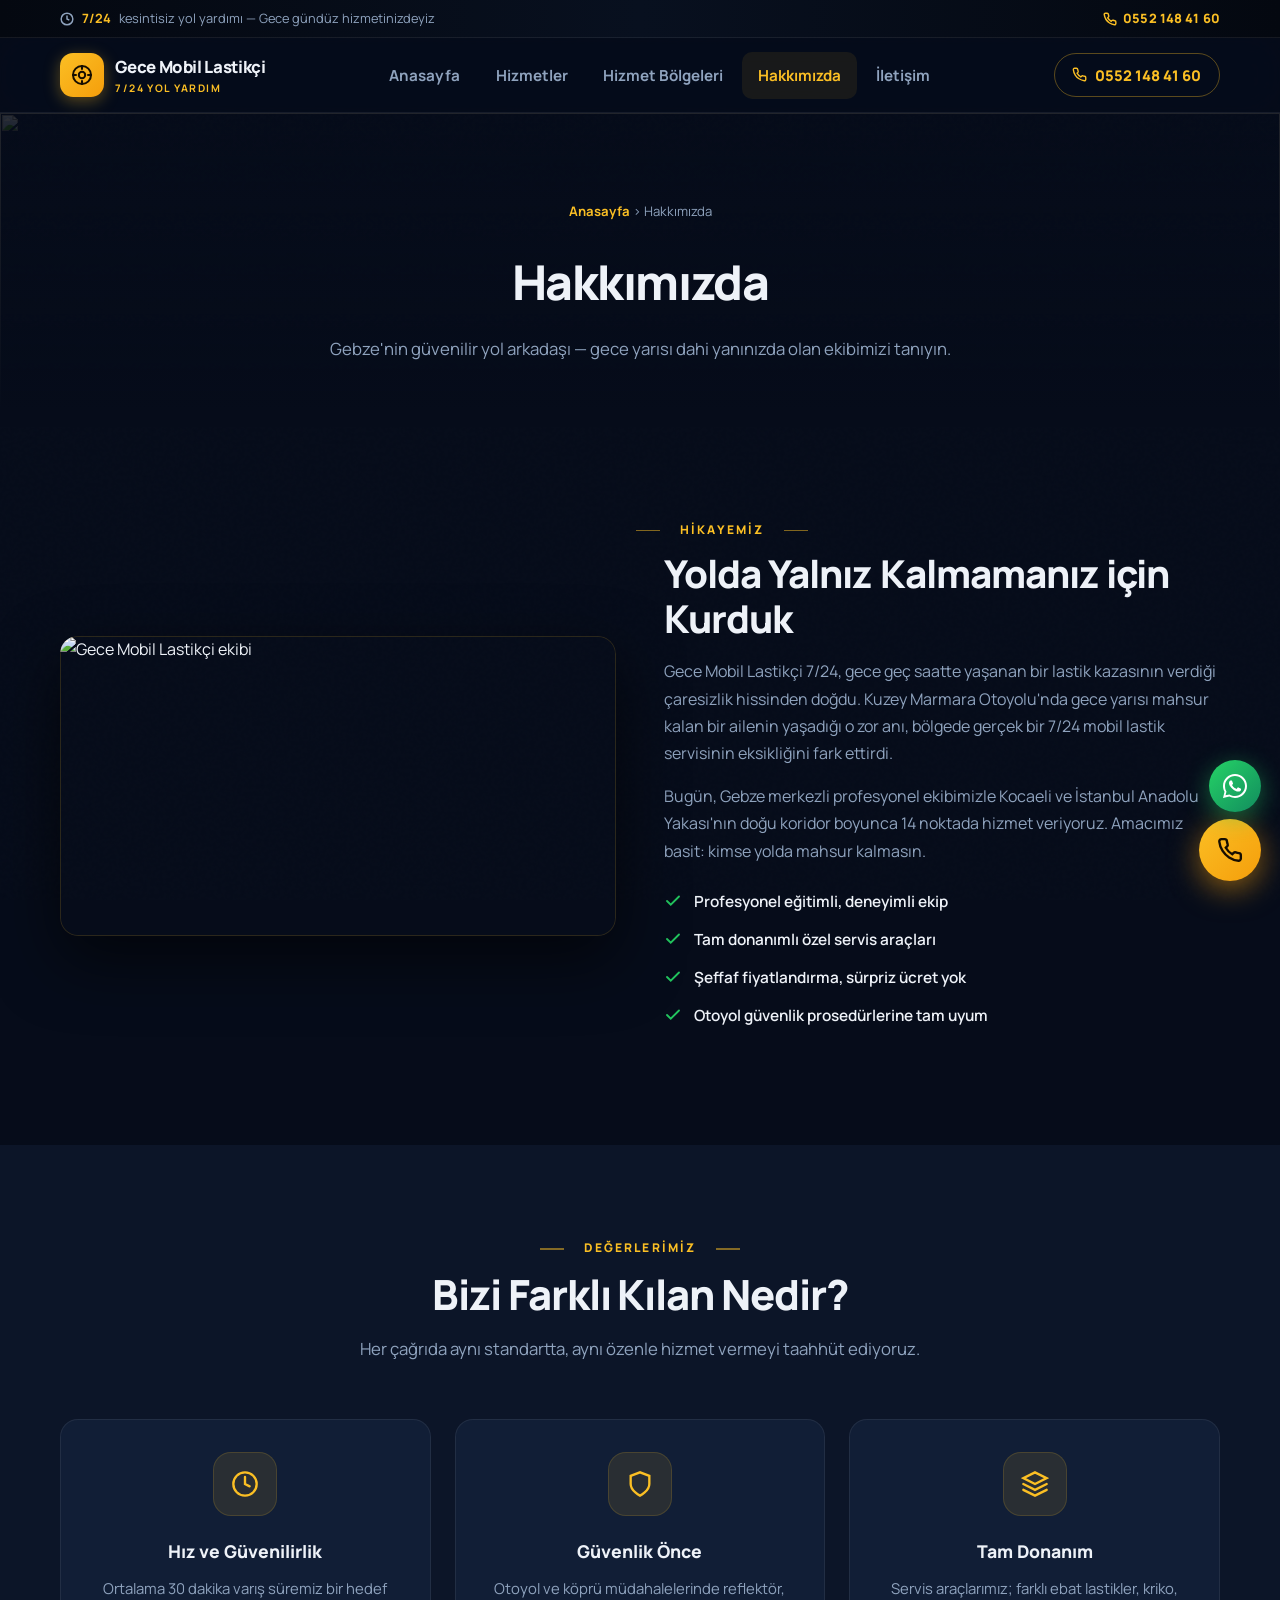
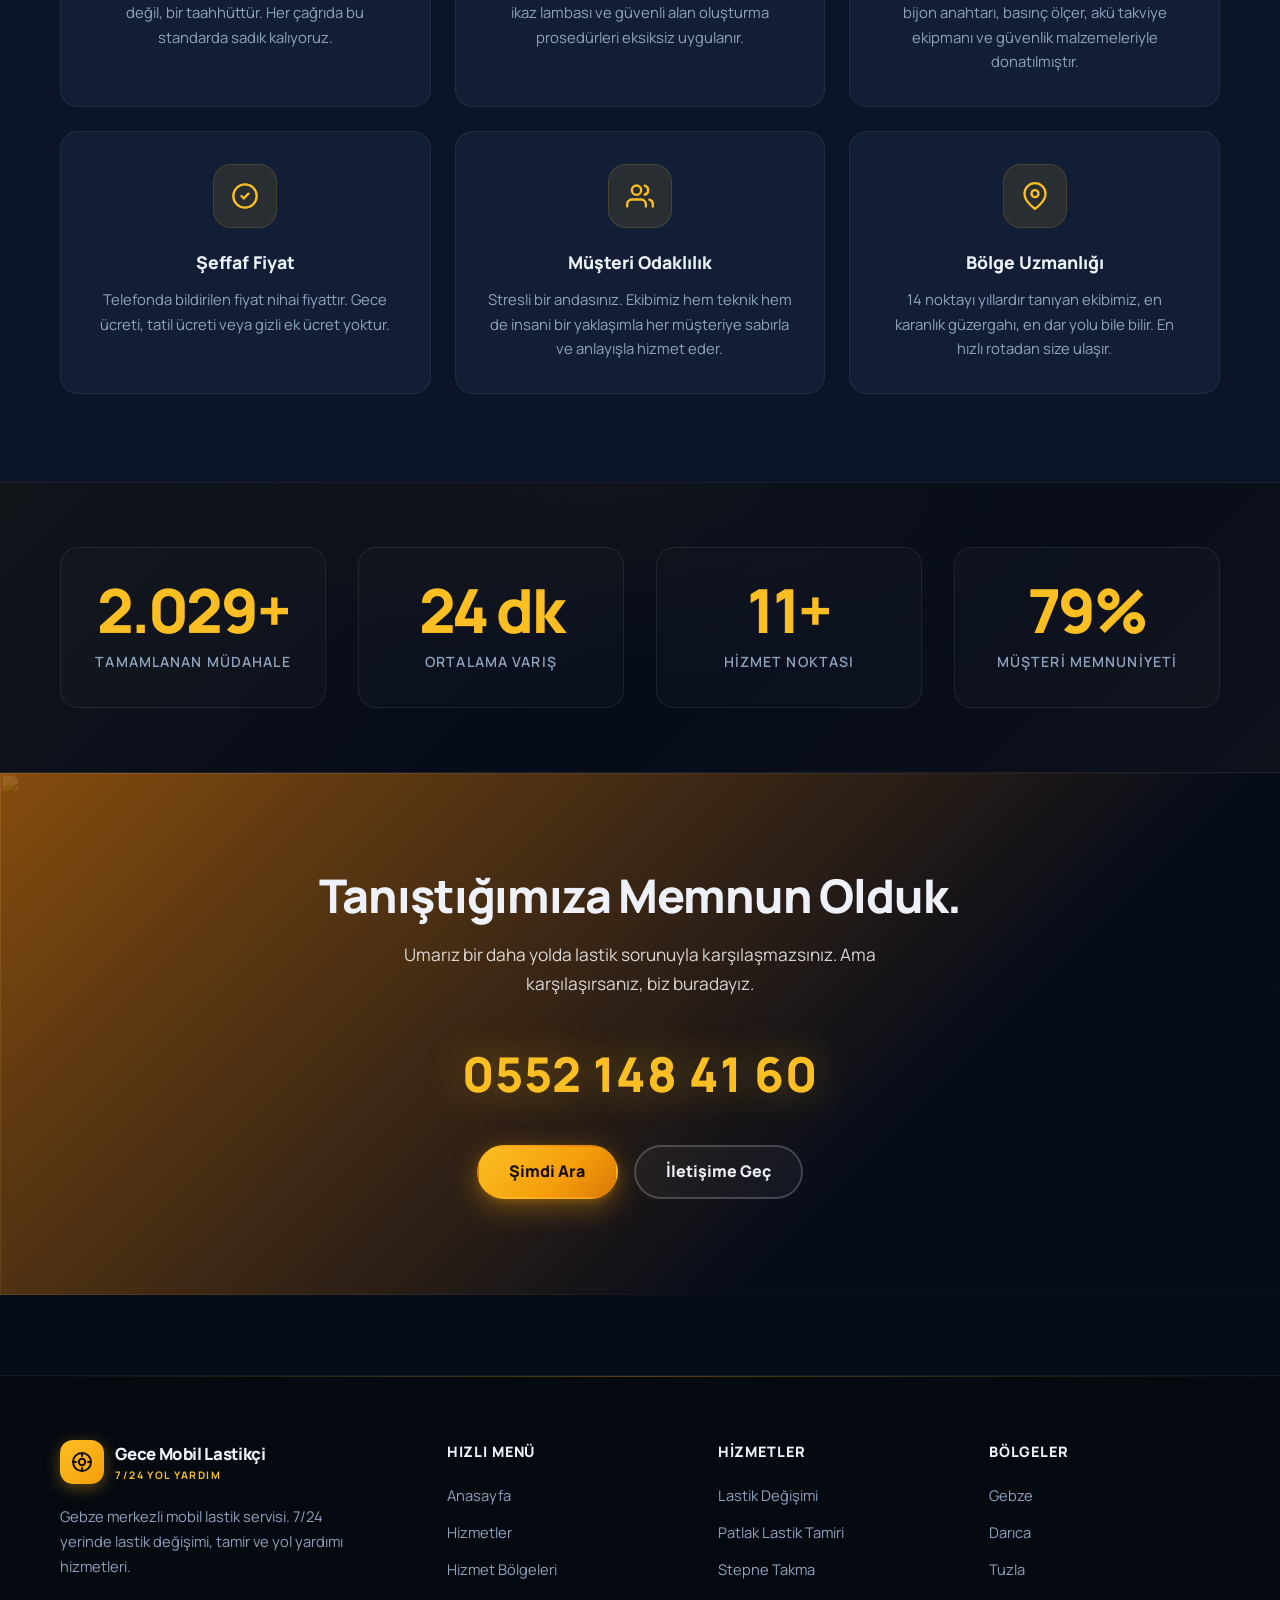
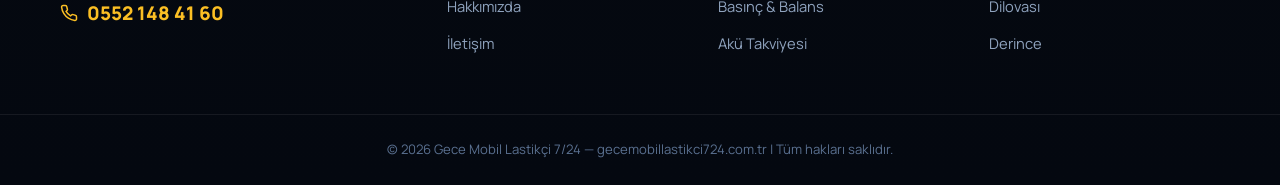
==== hakkimizda.html @ 2368f2b9 "feat: initial production release - Premium dark design system (CSS v2.0) - index.html: hero, service" ====
<!DOCTYPE html>
<html lang="tr">
<head>
  <meta charset="UTF-8">
  <meta name="viewport" content="width=device-width, initial-scale=1.0">
  <title>Hakkımızda | Gece Mobil Lastikçi 7/24 — Gebze Merkezli Yol Yardım</title>
  <meta name="description" content="Gece Mobil Lastikçi 7/24 hakkında bilgi edinin. Gebze merkezli profesyonel mobil lastik ve yol yardım ekibimizi tanıyın. 0552 148 41 60">
  <meta name="robots" content="index, follow">
  <link rel="canonical" href="https://gecemobillastikci724.com.tr/hakkimizda.html">
  <link rel="icon" href="data:image/svg+xml,<svg xmlns='http://www.w3.org/2000/svg' viewBox='0 0 100 100'><circle cx='50' cy='50' r='46' fill='%23f59e0b'/><circle cx='50' cy='50' r='20' fill='%230b1220'/></svg>">
  <link rel="preconnect" href="https://fonts.googleapis.com">
  <link rel="preconnect" href="https://fonts.gstatic.com" crossorigin>
  <link href="https://fonts.googleapis.com/css2?family=Manrope:wght@400;600;700;800;900&display=swap" rel="stylesheet">
  <link rel="stylesheet" href="css/style.css">
  <style>
    .value-card {
      background: var(--bg-card);
      border: 1px solid var(--border);
      border-radius: var(--radius);
      padding: 2rem;
      text-align: center;
      transition: transform var(--transition), border-color var(--transition), box-shadow var(--transition);
    }
    .value-card:hover {
      transform: translateY(-5px);
      border-color: var(--border-gold);
      box-shadow: var(--shadow);
    }
    .value-icon {
      width: 64px; height: 64px;
      border-radius: 18px;
      background: rgba(251,191,36,0.1);
      border: 1px solid rgba(251,191,36,0.15);
      display: grid;
      place-items: center;
      color: var(--accent);
      margin: 0 auto 1.3rem;
    }
    .value-card h3 { font-size: 1.1rem; font-weight: 800; margin-bottom: 0.6rem; }
    .value-card p { color: var(--text-soft); font-size: 0.93rem; line-height: 1.65; }
    .team-card {
      background: var(--bg-card);
      border: 1px solid var(--border);
      border-radius: var(--radius);
      padding: 2rem;
      text-align: center;
      transition: transform var(--transition), border-color var(--transition);
    }
    .team-card:hover { transform: translateY(-4px); border-color: var(--border-gold); }
    .team-avatar {
      width: 72px; height: 72px;
      border-radius: 50%;
      background: linear-gradient(135deg, var(--accent), var(--accent-dark));
      display: grid;
      place-items: center;
      font-size: 1.6rem;
      font-weight: 900;
      color: var(--accent-ink);
      margin: 0 auto 1rem;
    }
    .team-card h3 { font-size: 1.05rem; font-weight: 800; }
    .team-card .role { font-size: 0.82rem; color: var(--accent); font-weight: 700; text-transform: uppercase; letter-spacing: 0.08em; margin-bottom: 0.6rem; display: block; }
    .team-card p { color: var(--text-soft); font-size: 0.9rem; line-height: 1.6; }
  </style>
</head>
<body>

  <!-- Üst şerit -->
  <div class="topbar">
    <div class="container">
      <span>
        <svg width="14" height="14" viewBox="0 0 24 24" fill="none" stroke="currentColor" stroke-width="2.5"><circle cx="12" cy="12" r="10"/><path d="M12 6v6l4 2"/></svg>
        <strong>7/24</strong> kesintisiz yol yardımı — Gece gündüz hizmetinizdeyiz
      </span>
      <a href="tel:+905521484160" aria-label="Telefon ile ara">
        <svg width="14" height="14" viewBox="0 0 24 24" fill="none" stroke="currentColor" stroke-width="2.5" stroke-linecap="round"><path d="M22 16.92v3a2 2 0 0 1-2.18 2 19.79 19.79 0 0 1-8.63-3.07 19.5 19.5 0 0 1-6-6A19.79 19.79 0 0 1 2.12 4.18 2 2 0 0 1 4.11 2h3a2 2 0 0 1 2 1.72c.13.96.36 1.9.7 2.81a2 2 0 0 1-.45 2.11L8.09 9.91a16 16 0 0 0 6 6l1.27-1.27a2 2 0 0 1 2.11-.45c.91.34 1.85.57 2.81.7A2 2 0 0 1 22 16.92z"/></svg>
        0552 148 41 60
      </a>
    </div>
  </div>

  <!-- Header -->
  <header class="site-header" id="siteHeader">
    <div class="container navbar">
      <a href="index.html" class="brand" aria-label="Gece Mobil Lastikçi 7/24 ana sayfa">
        <span class="brand-badge" aria-hidden="true">
          <svg width="24" height="24" viewBox="0 0 24 24" fill="none" stroke="currentColor" stroke-width="2" stroke-linecap="round"><circle cx="12" cy="12" r="9"/><circle cx="12" cy="12" r="3.2"/><path d="M12 3v3M12 18v3M3 12h3M18 12h3"/></svg>
        </span>
        <span>Gece Mobil Lastikçi<small>7/24 Yol Yardım</small></span>
      </a>
      <nav aria-label="Ana menü">
        <ul class="nav-links" id="navLinks">
          <li><a href="index.html">Anasayfa</a></li>
          <li><a href="hizmetler.html">Hizmetler</a></li>
          <li><a href="hizmet-bolgeleri.html">Hizmet Bölgeleri</a></li>
          <li><a href="hakkimizda.html" class="active" aria-current="page">Hakkımızda</a></li>
          <li><a href="iletisim.html">İletişim</a></li>
        </ul>
      </nav>
      <a href="tel:+905521484160" class="nav-cta">
        <svg width="15" height="15" viewBox="0 0 24 24" fill="none" stroke="currentColor" stroke-width="2.2" stroke-linecap="round"><path d="M22 16.92v3a2 2 0 0 1-2.18 2 19.79 19.79 0 0 1-8.63-3.07 19.5 19.5 0 0 1-6-6A19.79 19.79 0 0 1 2.12 4.18 2 2 0 0 1 4.11 2h3a2 2 0 0 1 2 1.72c.13.96.36 1.9.7 2.81a2 2 0 0 1-.45 2.11L8.09 9.91a16 16 0 0 0 6 6l1.27-1.27a2 2 0 0 1 2.11-.45c.91.34 1.85.57 2.81.7A2 2 0 0 1 22 16.92z"/></svg>
        0552 148 41 60
      </a>
      <button class="hamburger" id="hamburgerBtn" aria-label="Menüyü aç" aria-expanded="false" aria-controls="navLinks">
        <svg width="22" height="22" viewBox="0 0 24 24" fill="none" stroke="currentColor" stroke-width="2" stroke-linecap="round"><path d="M4 7h16M4 12h16M4 17h16"/></svg>
      </button>
    </div>
  </header>

  <main>
    <!-- Sayfa başlığı -->
    <section class="page-hero">
      <div class="page-hero-bg" aria-hidden="true">
        <img src="https://images.unsplash.com/photo-1504307651254-35680f356dfd?w=1600&q=80" alt="" loading="eager">
      </div>
      <div class="container">
        <nav class="breadcrumb" aria-label="Konum">
          <a href="index.html">Anasayfa</a> &rsaquo; Hakkımızda
        </nav>
        <h1>Hakkımızda</h1>
        <p>Gebze'nin güvenilir yol arkadaşı — gece yarısı dahi yanınızda olan ekibimizi tanıyın.</p>
      </div>
    </section>

    <!-- Hikaye -->
    <section class="section">
      <div class="container split reveal">
        <div class="split-media">
          <img src="https://images.unsplash.com/photo-1590362891991-f776e747a588?w=900&q=80" alt="Gece Mobil Lastikçi ekibi" loading="lazy">
        </div>
        <div>
          <span class="eyebrow">Hikayemiz</span>
          <h2>Yolda Yalnız Kalmamanız için Kurduk</h2>
          <p>Gece Mobil Lastikçi 7/24, gece geç saatte yaşanan bir lastik kazasının verdiği çaresizlik hissinden doğdu. Kuzey Marmara Otoyolu'nda gece yarısı mahsur kalan bir ailenin yaşadığı o zor anı, bölgede gerçek bir 7/24 mobil lastik servisinin eksikliğini fark ettirdi.</p>
          <p style="margin-top:1rem">Bugün, Gebze merkezli profesyonel ekibimizle Kocaeli ve İstanbul Anadolu Yakası'nın doğu koridor boyunca 14 noktada hizmet veriyoruz. Amacımız basit: kimse yolda mahsur kalmasın.</p>
          <ul class="check-list" style="margin-top:1.5rem">
            <li>
              <svg width="18" height="18" viewBox="0 0 24 24" fill="none" stroke="currentColor" stroke-width="2.5" stroke-linecap="round"><path d="M20 6 9 17l-5-5"/></svg>
              Profesyonel eğitimli, deneyimli ekip
            </li>
            <li>
              <svg width="18" height="18" viewBox="0 0 24 24" fill="none" stroke="currentColor" stroke-width="2.5" stroke-linecap="round"><path d="M20 6 9 17l-5-5"/></svg>
              Tam donanımlı özel servis araçları
            </li>
            <li>
              <svg width="18" height="18" viewBox="0 0 24 24" fill="none" stroke="currentColor" stroke-width="2.5" stroke-linecap="round"><path d="M20 6 9 17l-5-5"/></svg>
              Şeffaf fiyatlandırma, sürpriz ücret yok
            </li>
            <li>
              <svg width="18" height="18" viewBox="0 0 24 24" fill="none" stroke="currentColor" stroke-width="2.5" stroke-linecap="round"><path d="M20 6 9 17l-5-5"/></svg>
              Otoyol güvenlik prosedürlerine tam uyum
            </li>
          </ul>
        </div>
      </div>
    </section>

    <!-- Değerler -->
    <section class="section section-alt">
      <div class="container">
        <div class="section-head reveal">
          <span class="eyebrow">Değerlerimiz</span>
          <h2>Bizi Farklı Kılan Nedir?</h2>
          <p>Her çağrıda aynı standartta, aynı özenle hizmet vermeyi taahhüt ediyoruz.</p>
        </div>
        <div class="grid grid-3">
          <div class="value-card reveal delay-1">
            <div class="value-icon">
              <svg width="28" height="28" viewBox="0 0 24 24" fill="none" stroke="currentColor" stroke-width="2" stroke-linecap="round"><circle cx="12" cy="12" r="10"/><path d="M12 6v6l4 2"/></svg>
            </div>
            <h3>Hız ve Güvenilirlik</h3>
            <p>Ortalama 30 dakika varış süremiz bir hedef değil, bir taahhüttür. Her çağrıda bu standarda sadık kalıyoruz.</p>
          </div>
          <div class="value-card reveal delay-2">
            <div class="value-icon">
              <svg width="28" height="28" viewBox="0 0 24 24" fill="none" stroke="currentColor" stroke-width="2" stroke-linecap="round"><path d="M12 22s8-4 8-10V5l-8-3-8 3v7c0 6 8 10 8 10z"/></svg>
            </div>
            <h3>Güvenlik Önce</h3>
            <p>Otoyol ve köprü müdahalelerinde reflektör, ikaz lambası ve güvenli alan oluşturma prosedürleri eksiksiz uygulanır.</p>
          </div>
          <div class="value-card reveal delay-3">
            <div class="value-icon">
              <svg width="28" height="28" viewBox="0 0 24 24" fill="none" stroke="currentColor" stroke-width="2" stroke-linecap="round"><path d="M12 2 2 7l10 5 10-5-10-5z"/><path d="m2 17 10 5 10-5"/><path d="m2 12 10 5 10-5"/></svg>
            </div>
            <h3>Tam Donanım</h3>
            <p>Servis araçlarımız; farklı ebat lastikler, kriko, bijon anahtarı, basınç ölçer, akü takviye ekipmanı ve güvenlik malzemeleriyle donatılmıştır.</p>
          </div>
          <div class="value-card reveal delay-1">
            <div class="value-icon">
              <svg width="28" height="28" viewBox="0 0 24 24" fill="none" stroke="currentColor" stroke-width="2" stroke-linecap="round"><circle cx="12" cy="12" r="10"/><path d="m9 12 2 2 4-4"/></svg>
            </div>
            <h3>Şeffaf Fiyat</h3>
            <p>Telefonda bildirilen fiyat nihai fiyattır. Gece ücreti, tatil ücreti veya gizli ek ücret yoktur.</p>
          </div>
          <div class="value-card reveal delay-2">
            <div class="value-icon">
              <svg width="28" height="28" viewBox="0 0 24 24" fill="none" stroke="currentColor" stroke-width="2" stroke-linecap="round"><path d="M17 21v-2a4 4 0 0 0-4-4H5a4 4 0 0 0-4 4v2"/><circle cx="9" cy="7" r="4"/><path d="M23 21v-2a4 4 0 0 0-3-3.87"/><path d="M16 3.13a4 4 0 0 1 0 7.75"/></svg>
            </div>
            <h3>Müşteri Odaklılık</h3>
            <p>Stresli bir andasınız. Ekibimiz hem teknik hem de insani bir yaklaşımla her müşteriye sabırla ve anlayışla hizmet eder.</p>
          </div>
          <div class="value-card reveal delay-3">
            <div class="value-icon">
              <svg width="28" height="28" viewBox="0 0 24 24" fill="none" stroke="currentColor" stroke-width="2" stroke-linecap="round"><path d="M21 10c0 7-9 13-9 13s-9-6-9-13a9 9 0 0 1 18 0z"/><circle cx="12" cy="10" r="3"/></svg>
            </div>
            <h3>Bölge Uzmanlığı</h3>
            <p>14 noktayı yıllardır tanıyan ekibimiz, en karanlık güzergahı, en dar yolu bile bilir. En hızlı rotadan size ulaşır.</p>
          </div>
        </div>
      </div>
    </section>

    <!-- İstatistikler -->
    <section class="stats-section">
      <div class="container">
        <div class="stats-grid">
          <div class="stat-card reveal delay-1">
            <span class="stat-number" data-count="2500" data-suffix="+">2500+</span>
            <span class="stat-label">Tamamlanan Müdahale</span>
          </div>
          <div class="stat-card reveal delay-2">
            <span class="stat-number" data-count="30" data-suffix=" dk">30 dk</span>
            <span class="stat-label">Ortalama Varış</span>
          </div>
          <div class="stat-card reveal delay-3">
            <span class="stat-number" data-count="14" data-suffix="+">14+</span>
            <span class="stat-label">Hizmet Noktası</span>
          </div>
          <div class="stat-card reveal delay-4">
            <span class="stat-number" data-count="98" data-suffix="%">98%</span>
            <span class="stat-label">Müşteri Memnuniyeti</span>
          </div>
        </div>
      </div>
    </section>

    <!-- CTA -->
    <section class="cta-band">
      <div class="cta-band-bg" aria-hidden="true">
        <img src="https://images.unsplash.com/photo-1477959858617-67f85cf4f1df?w=1600&q=80" alt="" loading="lazy">
      </div>
      <div class="container">
        <h2 class="reveal">Tanıştığımıza Memnun Olduk.</h2>
        <p class="reveal delay-1">Umarız bir daha yolda lastik sorunuyla karşılaşmazsınız. Ama karşılaşırsanız, biz buradayız.</p>
        <a class="phone-big reveal delay-2" href="tel:+905521484160">0552 148 41 60</a>
        <div class="cta-band-actions reveal delay-3">
          <a href="tel:+905521484160" class="btn btn-primary">Şimdi Ara</a>
          <a href="iletisim.html" class="btn btn-ghost">İletişime Geç</a>
        </div>
      </div>
    </section>
  </main>

  <!-- Footer -->
  <footer class="site-footer">
    <div class="container footer-grid">
      <div>
        <a href="index.html" class="brand" style="margin-bottom:1.2rem;display:inline-flex">
          <span class="brand-badge" aria-hidden="true">
            <svg width="24" height="24" viewBox="0 0 24 24" fill="none" stroke="currentColor" stroke-width="2" stroke-linecap="round"><circle cx="12" cy="12" r="9"/><circle cx="12" cy="12" r="3.2"/><path d="M12 3v3M12 18v3M3 12h3M18 12h3"/></svg>
          </span>
          <span>Gece Mobil Lastikçi<small>7/24 Yol Yardım</small></span>
        </a>
        <p class="footer-about">Gebze merkezli mobil lastik servisi. 7/24 yerinde lastik değişimi, tamir ve yol yardımı hizmetleri.</p>
        <a href="tel:+905521484160" class="footer-phone">
          <svg width="18" height="18" viewBox="0 0 24 24" fill="none" stroke="currentColor" stroke-width="2" stroke-linecap="round"><path d="M22 16.92v3a2 2 0 0 1-2.18 2 19.79 19.79 0 0 1-8.63-3.07 19.5 19.5 0 0 1-6-6A19.79 19.79 0 0 1 2.12 4.18 2 2 0 0 1 4.11 2h3a2 2 0 0 1 2 1.72c.13.96.36 1.9.7 2.81a2 2 0 0 1-.45 2.11L8.09 9.91a16 16 0 0 0 6 6l1.27-1.27a2 2 0 0 1 2.11-.45c.91.34 1.85.57 2.81.7A2 2 0 0 1 22 16.92z"/></svg>
          0552 148 41 60
        </a>
      </div>
      <div>
        <h4>Hızlı Menü</h4>
        <ul>
          <li><a href="index.html">Anasayfa</a></li>
          <li><a href="hizmetler.html">Hizmetler</a></li>
          <li><a href="hizmet-bolgeleri.html">Hizmet Bölgeleri</a></li>
          <li><a href="hakkimizda.html">Hakkımızda</a></li>
          <li><a href="iletisim.html">İletişim</a></li>
        </ul>
      </div>
      <div>
        <h4>Hizmetler</h4>
        <ul>
          <li><a href="hizmetler.html">Lastik Değişimi</a></li>
          <li><a href="hizmetler.html">Patlak Lastik Tamiri</a></li>
          <li><a href="hizmetler.html">Stepne Takma</a></li>
          <li><a href="hizmetler.html">Basınç &amp; Balans</a></li>
          <li><a href="hizmetler.html">Akü Takviyesi</a></li>
        </ul>
      </div>
      <div>
        <h4>Bölgeler</h4>
        <ul>
          <li><a href="hizmet-bolgeleri.html">Gebze</a></li>
          <li><a href="hizmet-bolgeleri.html">Darıca</a></li>
          <li><a href="hizmet-bolgeleri.html">Tuzla</a></li>
          <li><a href="hizmet-bolgeleri.html">Dilovası</a></li>
          <li><a href="hizmet-bolgeleri.html">Derince</a></li>
        </ul>
      </div>
    </div>
    <div class="footer-bottom">
      <div class="container">
        &copy; <span id="year">2026</span> Gece Mobil Lastikçi 7/24 — gecemobillastikci724.com.tr | Tüm hakları saklıdır.
      </div>
    </div>
  </footer>

  <a href="tel:+905521484160" class="float-call" aria-label="Hemen ara: 0552 148 41 60">
    <svg width="26" height="26" viewBox="0 0 24 24" fill="none" stroke="currentColor" stroke-width="2.2" stroke-linecap="round"><path d="M22 16.92v3a2 2 0 0 1-2.18 2 19.79 19.79 0 0 1-8.63-3.07 19.5 19.5 0 0 1-6-6A19.79 19.79 0 0 1 2.12 4.18 2 2 0 0 1 4.11 2h3a2 2 0 0 1 2 1.72c.13.96.36 1.9.7 2.81a2 2 0 0 1-.45 2.11L8.09 9.91a16 16 0 0 0 6 6l1.27-1.27a2 2 0 0 1 2.11-.45c.91.34 1.85.57 2.81.7A2 2 0 0 1 22 16.92z"/></svg>
  </a>
  <a href="https://wa.me/905521484160?text=Merhaba%2C%20lastik%20yard%C4%B1m%C4%B1na%20ihtiyac%C4%B1m%20var." class="float-whatsapp" aria-label="WhatsApp ile yaz" target="_blank" rel="noopener">
    <svg width="24" height="24" viewBox="0 0 24 24" fill="currentColor"><path d="M17.472 14.382c-.297-.149-1.758-.867-2.03-.967-.273-.099-.471-.148-.67.15-.197.297-.767.966-.94 1.164-.173.199-.347.223-.644.075-.297-.15-1.255-.463-2.39-1.475-.883-.788-1.48-1.761-1.653-2.059-.173-.297-.018-.458.13-.606.134-.133.298-.347.446-.52.149-.174.198-.298.298-.497.099-.198.05-.371-.025-.52-.075-.149-.669-1.612-.916-2.207-.242-.579-.487-.5-.669-.51-.173-.008-.371-.01-.57-.01-.198 0-.52.074-.792.372-.272.297-1.04 1.016-1.04 2.479 0 1.462 1.065 2.875 1.213 3.074.149.198 2.096 3.2 5.077 4.487.709.306 1.262.489 1.694.625.712.227 1.36.195 1.871.118.571-.085 1.758-.719 2.006-1.413.248-.694.248-1.289.173-1.413-.074-.124-.272-.198-.57-.347z"/><path d="M12 0C5.373 0 0 5.373 0 12c0 2.136.564 4.14 1.544 5.872L0 24l6.296-1.516A11.946 11.946 0 0 0 12 24c6.627 0 12-5.373 12-12S18.627 0 12 0zm0 22c-1.89 0-3.667-.498-5.214-1.37l-.374-.216-3.875.933.974-3.778-.234-.389A9.955 9.955 0 0 1 2 12C2 6.477 6.477 2 12 2s10 4.477 10 10-4.477 10-10 10z"/></svg>
  </a>

  <script src="js/main.js" defer></script>
</body>
</html>
---- css/style.css ----
/* ==========================================================================
   Gece Mobil Lastikçi 7/24 — style.css  v2.0
   Tema: Gece laciverti + ikaz sarısı | Premium Design System
   ========================================================================== */

/* ---------- Design Tokens ---------- */
:root {
  --bg:          #060c1a;
  --bg-soft:     #0c1528;
  --bg-card:     #111e36;
  --bg-card-2:   #0f1930;
  --border:      rgba(255,255,255,0.07);
  --border-gold: rgba(251,191,36,0.3);
  --text:        #eef2f8;
  --text-soft:   #8fa3be;
  --text-muted:  #5a7090;
  --accent:      #fbbf24;
  --accent-deep: #f59e0b;
  --accent-dark: #d97706;
  --accent-ink:  #160d00;
  --green:       #22c55e;
  --green-glow:  rgba(34,197,94,0.25);
  --whatsapp:    #25d366;
  --radius:      18px;
  --radius-sm:   10px;
  --shadow-sm:   0 4px 16px rgba(0,0,0,0.35);
  --shadow:      0 12px 40px rgba(0,0,0,0.5);
  --shadow-lg:   0 24px 64px rgba(0,0,0,0.6);
  --glow-gold:   0 0 40px rgba(251,191,36,0.18);
  --font:        "Manrope","Segoe UI",system-ui,-apple-system,sans-serif;
  --transition:  0.22s cubic-bezier(0.4,0,0.2,1);
}

/* ---------- Reset & Base ---------- */
*, *::before, *::after { margin:0; padding:0; box-sizing:border-box; }

html { scroll-behavior:smooth; font-size:16px; }

body {
  font-family: var(--font);
  background: var(--bg);
  color: var(--text);
  line-height: 1.65;
  -webkit-font-smoothing: antialiased;
  -moz-osx-font-smoothing: grayscale;
  overflow-x: hidden;
}

/* Background noise texture */
body::before {
  content: "";
  position: fixed;
  inset: 0;
  background-image: url("data:image/svg+xml,%3Csvg viewBox='0 0 256 256' xmlns='http://www.w3.org/2000/svg'%3E%3Cfilter id='noise'%3E%3CfeTurbulence type='fractalNoise' baseFrequency='0.9' numOctaves='4' stitchTiles='stitch'/%3E%3C/filter%3E%3Crect width='100%25' height='100%25' filter='url(%23noise)' opacity='0.03'/%3E%3C/svg%3E");
  pointer-events: none;
  z-index: 0;
  opacity: 0.4;
}

img { max-width:100%; display:block; }
a { color:inherit; text-decoration:none; }
ul { list-style:none; }

.container {
  width: min(1160px, 92%);
  margin-inline: auto;
}

/* ---------- Scroll-reveal animations ---------- */
.reveal {
  opacity: 0;
  transform: translateY(28px);
  transition: opacity 0.65s cubic-bezier(0.4,0,0.2,1),
              transform 0.65s cubic-bezier(0.4,0,0.2,1);
}
.reveal.visible {
  opacity: 1;
  transform: translateY(0);
}
.reveal-left {
  opacity: 0;
  transform: translateX(-32px);
  transition: opacity 0.7s cubic-bezier(0.4,0,0.2,1),
              transform 0.7s cubic-bezier(0.4,0,0.2,1);
}
.reveal-left.visible { opacity:1; transform:translateX(0); }
.reveal-right {
  opacity: 0;
  transform: translateX(32px);
  transition: opacity 0.7s cubic-bezier(0.4,0,0.2,1),
              transform 0.7s cubic-bezier(0.4,0,0.2,1);
}
.reveal-right.visible { opacity:1; transform:translateX(0); }

.delay-1 { transition-delay: 0.1s; }
.delay-2 { transition-delay: 0.2s; }
.delay-3 { transition-delay: 0.3s; }
.delay-4 { transition-delay: 0.4s; }
.delay-5 { transition-delay: 0.5s; }

/* ---------- Butonlar ---------- */
.btn {
  display: inline-flex;
  align-items: center;
  justify-content: center;
  gap: 0.55rem;
  padding: 0.95rem 1.9rem;
  border-radius: 999px;
  font-weight: 800;
  font-size: 1rem;
  border: 2px solid transparent;
  cursor: pointer;
  transition: transform var(--transition), box-shadow var(--transition), background var(--transition), border-color var(--transition);
  line-height: 1.2;
  position: relative;
  overflow: hidden;
  white-space: nowrap;
}

.btn::before {
  content: "";
  position: absolute;
  inset: 0;
  background: linear-gradient(rgba(255,255,255,0.08), rgba(255,255,255,0));
  opacity: 0;
  transition: opacity var(--transition);
}
.btn:hover::before { opacity: 1; }
.btn:hover { transform: translateY(-3px); }
.btn:active { transform: translateY(0); }

.btn-primary {
  background: linear-gradient(135deg, #fbbf24 0%, #f59e0b 60%, #d97706 100%);
  color: var(--accent-ink);
  box-shadow: 0 8px 28px rgba(245,158,11,0.4), 0 2px 6px rgba(245,158,11,0.2);
}
.btn-primary:hover {
  box-shadow: 0 14px 38px rgba(245,158,11,0.55), 0 4px 12px rgba(245,158,11,0.3);
}

.btn-ghost {
  border-color: rgba(255,255,255,0.2);
  color: var(--text);
  background: rgba(255,255,255,0.04);
  backdrop-filter: blur(10px);
}
.btn-ghost:hover {
  border-color: var(--border-gold);
  color: var(--accent);
  background: rgba(251,191,36,0.06);
}

.btn-whatsapp {
  background: linear-gradient(135deg, #25d366, #128c5e);
  color: #fff;
  box-shadow: 0 8px 28px rgba(37,211,102,0.35);
}
.btn-whatsapp:hover {
  box-shadow: 0 14px 38px rgba(37,211,102,0.5);
}

.btn-sm {
  padding: 0.65rem 1.3rem;
  font-size: 0.9rem;
}

/* ---------- Üst şerit ---------- */
.topbar {
  background: linear-gradient(90deg, #040810 0%, #08101f 50%, #040810 100%);
  font-size: 0.8rem;
  color: var(--text-soft);
  padding: 0.5rem 0;
  border-bottom: 1px solid var(--border);
  position: relative;
  z-index: 101;
}

.topbar .container {
  display: flex;
  justify-content: space-between;
  align-items: center;
  gap: 1rem;
  flex-wrap: wrap;
}

.topbar span { display:flex; align-items:center; gap:0.5rem; }
.topbar strong { color: var(--accent); }
.topbar a {
  color: var(--accent);
  font-weight: 800;
  letter-spacing: 0.01em;
  display: flex;
  align-items: center;
  gap: 0.4rem;
  transition: color var(--transition);
}
.topbar a:hover { color: #fff; }

/* ---------- Header ---------- */
.site-header {
  position: sticky;
  top: 0;
  z-index: 100;
  background: rgba(6,12,26,0.8);
  backdrop-filter: blur(20px) saturate(1.5);
  -webkit-backdrop-filter: blur(20px) saturate(1.5);
  border-bottom: 1px solid var(--border);
  transition: background var(--transition), box-shadow var(--transition);
}

.site-header.scrolled {
  background: rgba(6,12,26,0.97);
  box-shadow: 0 4px 32px rgba(0,0,0,0.5);
}

.navbar {
  display: flex;
  align-items: center;
  justify-content: space-between;
  gap: 1rem;
  padding: 0.9rem 0;
}

.brand {
  display: flex;
  align-items: center;
  gap: 0.7rem;
  font-weight: 900;
  font-size: 1.05rem;
  letter-spacing: -0.02em;
  transition: opacity var(--transition);
}
.brand:hover { opacity: 0.85; }

.brand-badge {
  width: 44px;
  height: 44px;
  border-radius: 13px;
  display: grid;
  place-items: center;
  background: linear-gradient(135deg, #fbbf24, #f59e0b);
  color: var(--accent-ink);
  flex-shrink: 0;
  box-shadow: 0 4px 16px rgba(251,191,36,0.35);
}

.brand small {
  display: block;
  font-size: 0.65rem;
  font-weight: 700;
  color: var(--accent);
  letter-spacing: 0.14em;
  text-transform: uppercase;
}

/* Mobile nav */
.nav-links {
  display: none;
  position: absolute;
  top: 100%;
  left: 0;
  right: 0;
  flex-direction: column;
  background: rgba(8,14,28,0.98);
  backdrop-filter: blur(20px);
  border-bottom: 1px solid var(--border);
  padding: 0.8rem 4%;
  gap: 0.1rem;
  box-shadow: 0 20px 40px rgba(0,0,0,0.4);
}
.nav-links.open { display:flex; }

.nav-links a {
  padding: 0.8rem 1rem;
  border-radius: var(--radius-sm);
  font-weight: 700;
  font-size: 0.95rem;
  color: var(--text-soft);
  transition: color var(--transition), background var(--transition);
}
.nav-links a:hover, .nav-links a.active {
  color: var(--accent);
  background: rgba(251,191,36,0.08);
}

.nav-cta {
  display: none;
  align-items: center;
  gap: 0.5rem;
  font-weight: 800;
  font-size: 0.92rem;
  color: var(--accent);
  border: 1.5px solid rgba(251,191,36,0.35);
  padding: 0.55rem 1.1rem;
  border-radius: 999px;
  white-space: nowrap;
  transition: background var(--transition), border-color var(--transition), box-shadow var(--transition);
}
.nav-cta:hover {
  background: rgba(251,191,36,0.1);
  border-color: var(--accent);
  box-shadow: 0 0 20px rgba(251,191,36,0.15);
}

.hamburger {
  background: none;
  border: 1.5px solid var(--border);
  border-radius: var(--radius-sm);
  width: 44px;
  height: 44px;
  display: grid;
  place-items: center;
  cursor: pointer;
  color: var(--text);
  transition: border-color var(--transition), background var(--transition);
}
.hamburger:hover {
  border-color: var(--border-gold);
  background: rgba(251,191,36,0.05);
}

/* ---------- Hero ---------- */
.hero {
  position: relative;
  min-height: 92vh;
  display: flex;
  align-items: center;
  isolation: isolate;
  padding: 6rem 0 5rem;
}

.hero-bg {
  position: absolute;
  inset: 0;
  z-index: -2;
}
.hero-bg img {
  width: 100%;
  height: 100%;
  object-fit: cover;
  filter: brightness(0.35) saturate(1.2);
}
.hero-bg::after {
  content: "";
  position: absolute;
  inset: 0;
  background:
    radial-gradient(ellipse 80% 60% at 20% 50%, rgba(251,191,36,0.08) 0%, transparent 60%),
    linear-gradient(170deg, rgba(6,12,26,0.3) 0%, rgba(6,12,26,0.88) 65%, rgba(6,12,26,0.99) 100%);
}

/* Animated grid overlay */
.hero-bg::before {
  content: "";
  position: absolute;
  inset: 0;
  background-image:
    linear-gradient(rgba(251,191,36,0.03) 1px, transparent 1px),
    linear-gradient(90deg, rgba(251,191,36,0.03) 1px, transparent 1px);
  background-size: 60px 60px;
  z-index: 1;
  mask-image: linear-gradient(to bottom, transparent, black 30%, black 70%, transparent);
}

.hero-content { max-width: 780px; position: relative; z-index: 2; }

.hero-badge {
  display: inline-flex;
  align-items: center;
  gap: 0.6rem;
  background: rgba(251,191,36,0.1);
  border: 1px solid rgba(251,191,36,0.3);
  color: var(--accent);
  font-weight: 800;
  font-size: 0.78rem;
  letter-spacing: 0.1em;
  text-transform: uppercase;
  padding: 0.45rem 1.1rem;
  border-radius: 999px;
  margin-bottom: 1.5rem;
  backdrop-filter: blur(8px);
}

.pulse-dot {
  width: 8px;
  height: 8px;
  border-radius: 50%;
  background: var(--green);
  animation: pulse 1.8s ease infinite;
  flex-shrink: 0;
}
@keyframes pulse {
  0%, 100% { box-shadow: 0 0 0 0 rgba(34,197,94,0.7); }
  50% { box-shadow: 0 0 0 8px rgba(34,197,94,0); }
}

.hero h1 {
  font-size: clamp(2.2rem, 6.5vw, 3.8rem);
  line-height: 1.1;
  letter-spacing: -0.03em;
  font-weight: 900;
  margin-bottom: 1.3rem;
}
.hero h1 .hl {
  color: var(--accent);
  position: relative;
  display: inline-block;
}
.hero h1 .hl::after {
  content: "";
  position: absolute;
  bottom: -4px;
  left: 0;
  right: 0;
  height: 3px;
  background: linear-gradient(90deg, var(--accent), transparent);
  border-radius: 2px;
}

.hero p.lead {
  font-size: clamp(1rem, 2.5vw, 1.18rem);
  color: var(--text-soft);
  max-width: 640px;
  margin-bottom: 2.2rem;
  line-height: 1.75;
}

.hero-actions {
  display: flex;
  gap: 1rem;
  flex-wrap: wrap;
  margin-bottom: 3rem;
}

/* Hero trust stats */
.hero-trust {
  display: flex;
  gap: 0;
  flex-wrap: wrap;
  background: rgba(255,255,255,0.04);
  border: 1px solid var(--border);
  border-radius: var(--radius);
  padding: 1.2rem 1.6rem;
  backdrop-filter: blur(12px);
  width: fit-content;
}
.hero-trust-item {
  display: flex;
  flex-direction: column;
  gap: 0.2rem;
  padding: 0 1.8rem 0 0;
  margin-right: 1.8rem;
  border-right: 1px solid var(--border);
}
.hero-trust-item:last-child {
  padding-right: 0;
  margin-right: 0;
  border-right: none;
}
.hero-trust-item strong {
  font-size: 1.6rem;
  font-weight: 900;
  color: var(--accent);
  letter-spacing: -0.02em;
  line-height: 1;
}
.hero-trust-item span {
  font-size: 0.78rem;
  color: var(--text-soft);
  font-weight: 600;
  text-transform: uppercase;
  letter-spacing: 0.06em;
}

/* ---------- Sayfa başlığı (alt sayfalar) ---------- */
.page-hero {
  position: relative;
  padding: 5.5rem 0 4rem;
  isolation: isolate;
  text-align: center;
}
.page-hero-bg {
  position: absolute;
  inset: 0;
  z-index: -2;
}
.page-hero-bg img {
  width: 100%;
  height: 100%;
  object-fit: cover;
  filter: brightness(0.32) saturate(1.1);
}
.page-hero-bg::after {
  content: "";
  position: absolute;
  inset: 0;
  background: linear-gradient(180deg, rgba(6,12,26,0.5), var(--bg) 95%);
}
.page-hero h1 {
  font-size: clamp(2rem, 5vw, 3rem);
  font-weight: 900;
  letter-spacing: -0.03em;
  margin-bottom: 0.9rem;
}
.page-hero p {
  color: var(--text-soft);
  max-width: 680px;
  margin: 0 auto;
  font-size: 1.05rem;
}
.breadcrumb {
  font-size: 0.82rem;
  color: var(--text-soft);
  margin-bottom: 1.2rem;
}
.breadcrumb a { color: var(--accent); font-weight: 700; }

/* ---------- Bölümler ---------- */
.section { padding: 5.5rem 0; }
.section-alt { background: var(--bg-soft); }

.section-head {
  text-align: center;
  max-width: 700px;
  margin: 0 auto 3.5rem;
}
.eyebrow {
  display: inline-block;
  color: var(--accent);
  font-weight: 800;
  font-size: 0.75rem;
  letter-spacing: 0.18em;
  text-transform: uppercase;
  margin-bottom: 0.8rem;
  position: relative;
  padding: 0 1rem;
}
.eyebrow::before, .eyebrow::after {
  content: "";
  position: absolute;
  top: 50%;
  width: 24px;
  height: 1.5px;
  background: var(--accent);
  opacity: 0.5;
}
.eyebrow::before { right: 100%; margin-right: 0.25rem; }
.eyebrow::after { left: 100%; margin-left: 0.25rem; }

.section-head h2 {
  font-size: clamp(1.8rem, 4.2vw, 2.6rem);
  font-weight: 900;
  letter-spacing: -0.025em;
  margin-bottom: 1rem;
  line-height: 1.15;
}
.section-head p {
  color: var(--text-soft);
  font-size: 1.05rem;
  line-height: 1.7;
}

/* ---------- Hizmet kartları ---------- */
.grid { display: grid; gap: 1.5rem; }

.card {
  background: var(--bg-card);
  border: 1px solid var(--border);
  border-radius: var(--radius);
  padding: 2rem;
  transition: transform var(--transition), border-color var(--transition), box-shadow var(--transition);
  position: relative;
  overflow: hidden;
}
.card::before {
  content: "";
  position: absolute;
  inset: 0;
  background: linear-gradient(135deg, rgba(251,191,36,0.04), transparent 60%);
  opacity: 0;
  transition: opacity var(--transition);
}
.card:hover::before { opacity: 1; }
.card:hover {
  transform: translateY(-6px);
  border-color: rgba(251,191,36,0.35);
  box-shadow: var(--shadow), 0 0 32px rgba(251,191,36,0.06);
}

.card-icon {
  width: 56px;
  height: 56px;
  border-radius: 15px;
  display: grid;
  place-items: center;
  background: rgba(251,191,36,0.1);
  color: var(--accent);
  margin-bottom: 1.3rem;
  border: 1px solid rgba(251,191,36,0.15);
  transition: background var(--transition), box-shadow var(--transition);
}
.card:hover .card-icon {
  background: rgba(251,191,36,0.18);
  box-shadow: 0 0 20px rgba(251,191,36,0.15);
}

.card h3 {
  font-size: 1.15rem;
  font-weight: 800;
  margin-bottom: 0.6rem;
  letter-spacing: -0.01em;
}
.card p { color: var(--text-soft); font-size: 0.94rem; line-height: 1.65; }
.card .more {
  display: inline-flex;
  align-items: center;
  gap: 0.35rem;
  margin-top: 1.1rem;
  color: var(--accent);
  font-weight: 800;
  font-size: 0.88rem;
  transition: gap var(--transition);
}
.card:hover .more { gap: 0.55rem; }

/* ---------- Nasıl çalışır ---------- */
.steps { counter-reset: step; }
.step {
  position: relative;
  padding-left: 4.5rem;
  margin-bottom: 2.4rem;
  padding-bottom: 2.4rem;
}
.step:not(:last-child)::after {
  content: "";
  position: absolute;
  left: 25px;
  top: 56px;
  bottom: 0;
  width: 2px;
  background: linear-gradient(to bottom, rgba(251,191,36,0.3), transparent);
}

.step::before {
  counter-increment: step;
  content: counter(step);
  position: absolute;
  left: 0;
  top: 0;
  width: 52px;
  height: 52px;
  border-radius: 50%;
  display: grid;
  place-items: center;
  font-weight: 900;
  font-size: 1.15rem;
  background: linear-gradient(135deg, #fbbf24, #f59e0b);
  color: var(--accent-ink);
  box-shadow: 0 6px 20px rgba(251,191,36,0.35);
}

.step h3 {
  font-size: 1.12rem;
  font-weight: 800;
  margin-bottom: 0.4rem;
  margin-top: 0.8rem;
}
.step p { color: var(--text-soft); font-size: 0.95rem; line-height: 1.65; }

/* ---------- Bölgeler ---------- */
.regions-grid {
  display: grid;
  grid-template-columns: repeat(2, 1fr);
  gap: 0.9rem;
}
.region-chip {
  display: flex;
  align-items: center;
  gap: 0.65rem;
  background: var(--bg-card);
  border: 1px solid var(--border);
  border-radius: 13px;
  padding: 0.9rem 1.1rem;
  font-weight: 700;
  font-size: 0.92rem;
  transition: border-color var(--transition), transform var(--transition), background var(--transition), box-shadow var(--transition);
}
.region-chip:hover {
  border-color: rgba(251,191,36,0.45);
  transform: translateY(-3px);
  background: rgba(251,191,36,0.04);
  box-shadow: var(--shadow-sm);
}
.region-chip svg { color: var(--accent); flex-shrink: 0; }

/* ---------- Görsel + metin split ---------- */
.split { display: grid; gap: 3rem; align-items: center; }
.split-media {
  border-radius: var(--radius);
  overflow: hidden;
  box-shadow: var(--shadow-lg);
  position: relative;
}
.split-media::before {
  content: "";
  position: absolute;
  inset: 0;
  border-radius: inherit;
  box-shadow: inset 0 0 0 1px rgba(251,191,36,0.15);
  z-index: 1;
  pointer-events: none;
}
.split-media img {
  width: 100%;
  height: 100%;
  min-height: 300px;
  object-fit: cover;
  transition: transform 0.6s ease;
}
.split-media:hover img { transform: scale(1.04); }
.split h2 {
  font-size: clamp(1.65rem, 3.8vw, 2.4rem);
  font-weight: 900;
  letter-spacing: -0.025em;
  margin-bottom: 1.1rem;
  line-height: 1.15;
}
.split p { color: var(--text-soft); margin-bottom: 1rem; line-height: 1.7; }
.check-list { margin: 1.3rem 0 1.8rem; }
.check-list li {
  display: flex;
  gap: 0.75rem;
  align-items: flex-start;
  margin-bottom: 0.8rem;
  color: var(--text);
  font-weight: 600;
  font-size: 0.96rem;
}
.check-list svg { color: var(--green); flex-shrink: 0; margin-top: 0.2rem; }

/* ---------- İstatistik sayaç bölümü ---------- */
.stats-section {
  padding: 4rem 0;
  background: linear-gradient(135deg, rgba(251,191,36,0.05) 0%, transparent 50%, rgba(251,191,36,0.03) 100%);
  border-block: 1px solid var(--border);
  position: relative;
  overflow: hidden;
}
.stats-section::before {
  content: "";
  position: absolute;
  top: -1px; left: -1px; right: -1px; bottom: -1px;
  background: radial-gradient(ellipse 50% 100% at 50% 0%, rgba(251,191,36,0.04), transparent 70%);
}
.stats-grid {
  display: grid;
  grid-template-columns: repeat(2, 1fr);
  gap: 2rem;
}
.stat-card {
  text-align: center;
  padding: 2rem 1.5rem;
  background: rgba(255,255,255,0.02);
  border: 1px solid var(--border);
  border-radius: var(--radius);
  transition: border-color var(--transition), box-shadow var(--transition);
}
.stat-card:hover {
  border-color: var(--border-gold);
  box-shadow: var(--glow-gold);
}
.stat-number {
  font-size: clamp(2.5rem, 6vw, 3.8rem);
  font-weight: 900;
  color: var(--accent);
  letter-spacing: -0.04em;
  line-height: 1;
  margin-bottom: 0.5rem;
  display: block;
}
.stat-label {
  font-size: 0.88rem;
  color: var(--text-soft);
  font-weight: 600;
  text-transform: uppercase;
  letter-spacing: 0.08em;
}

/* ---------- Müşteri yorumları ---------- */
.reviews-grid {
  display: grid;
  gap: 1.4rem;
}
.review-card {
  background: var(--bg-card);
  border: 1px solid var(--border);
  border-radius: var(--radius);
  padding: 1.8rem;
  transition: transform var(--transition), border-color var(--transition), box-shadow var(--transition);
  position: relative;
}
.review-card::before {
  content: "\201C";
  position: absolute;
  top: 1rem;
  right: 1.5rem;
  font-size: 4rem;
  color: rgba(251,191,36,0.1);
  font-family: Georgia, serif;
  line-height: 1;
}
.review-card:hover {
  transform: translateY(-4px);
  border-color: var(--border-gold);
  box-shadow: var(--shadow);
}
.review-stars {
  display: flex;
  gap: 0.25rem;
  color: var(--accent);
  margin-bottom: 1rem;
  font-size: 1rem;
}
.review-card p {
  color: var(--text-soft);
  font-size: 0.95rem;
  line-height: 1.7;
  margin-bottom: 1.2rem;
  font-style: italic;
}
.reviewer {
  display: flex;
  align-items: center;
  gap: 0.8rem;
}
.reviewer-avatar {
  width: 42px;
  height: 42px;
  border-radius: 50%;
  background: linear-gradient(135deg, var(--accent), var(--accent-dark));
  display: grid;
  place-items: center;
  font-weight: 900;
  font-size: 1rem;
  color: var(--accent-ink);
  flex-shrink: 0;
}
.reviewer-info strong {
  display: block;
  font-size: 0.95rem;
  font-weight: 800;
  color: var(--text);
}
.reviewer-info span {
  font-size: 0.8rem;
  color: var(--text-muted);
}

/* ---------- CTA bandı ---------- */
.cta-band {
  position: relative;
  isolation: isolate;
  text-align: center;
  padding: 6rem 0;
}
.cta-band-bg {
  position: absolute;
  inset: 0;
  z-index: -2;
}
.cta-band-bg img {
  width: 100%;
  height: 100%;
  object-fit: cover;
  filter: brightness(0.3) saturate(1.2);
}
.cta-band-bg::after {
  content: "";
  position: absolute;
  inset: 0;
  background: linear-gradient(135deg, rgba(217,119,6,0.6), rgba(6,12,26,0.9) 70%);
}

.cta-band h2 {
  font-size: clamp(1.9rem, 4.8vw, 2.9rem);
  font-weight: 900;
  letter-spacing: -0.025em;
  margin-bottom: 1.1rem;
  line-height: 1.15;
}
.cta-band p {
  color: rgba(255,255,255,0.82);
  max-width: 560px;
  margin: 0 auto 2.2rem;
  font-size: 1.08rem;
  line-height: 1.7;
}
.cta-band .phone-big {
  display: inline-block;
  font-size: clamp(2rem, 5.5vw, 3rem);
  font-weight: 900;
  color: var(--accent);
  letter-spacing: 0.02em;
  margin-bottom: 2rem;
  text-shadow: 0 0 40px rgba(251,191,36,0.4);
  transition: text-shadow var(--transition);
}
.cta-band .phone-big:hover {
  text-shadow: 0 0 60px rgba(251,191,36,0.7);
}
.cta-band-actions {
  display: flex;
  gap: 1rem;
  justify-content: center;
  flex-wrap: wrap;
}

/* ---------- SSS ---------- */
.faq-item {
  background: var(--bg-card);
  border: 1px solid var(--border);
  border-radius: 15px;
  margin-bottom: 1rem;
  overflow: hidden;
  transition: border-color var(--transition);
}
.faq-item:hover { border-color: var(--border-gold); }
.faq-item summary {
  cursor: pointer;
  padding: 1.2rem 1.5rem;
  font-weight: 800;
  font-size: 1rem;
  list-style: none;
  display: flex;
  justify-content: space-between;
  align-items: center;
  gap: 1rem;
  transition: color var(--transition);
}
.faq-item summary::-webkit-details-marker { display: none; }
.faq-item summary::after {
  content: "+";
  font-size: 1.5rem;
  color: var(--accent);
  font-weight: 400;
  transition: transform var(--transition);
  flex-shrink: 0;
}
.faq-item[open] summary::after { transform: rotate(45deg); }
.faq-item[open] summary { color: var(--accent); }
.faq-item .faq-body {
  padding: 0 1.5rem 1.4rem;
  color: var(--text-soft);
  font-size: 0.95rem;
  line-height: 1.7;
  border-top: 1px solid var(--border);
  padding-top: 1rem;
}

/* ---------- İletişim ---------- */
.contact-grid { display: grid; gap: 1.4rem; }
.contact-card {
  background: var(--bg-card);
  border: 1px solid var(--border);
  border-radius: var(--radius);
  padding: 1.7rem;
  display: flex;
  gap: 1.1rem;
  align-items: flex-start;
  transition: transform var(--transition), border-color var(--transition), box-shadow var(--transition);
}
.contact-card:hover {
  transform: translateY(-4px);
  border-color: var(--border-gold);
  box-shadow: var(--shadow);
}
.contact-card .card-icon { margin-bottom: 0; flex-shrink: 0; }
.contact-card h3 { font-size: 1.05rem; margin-bottom: 0.35rem; font-weight: 800; }
.contact-card p { color: var(--text-soft); font-size: 0.94rem; }
.contact-card a { color: var(--accent); font-weight: 800; }
.contact-card a:hover { text-decoration: underline; }

.map-embed {
  border-radius: var(--radius);
  overflow: hidden;
  border: 1px solid var(--border);
  margin-top: 2.5rem;
  box-shadow: var(--shadow);
  filter: grayscale(0.35) invert(0.88) hue-rotate(180deg) contrast(0.92);
}
.map-embed iframe { width: 100%; height: 380px; border: 0; display: block; }

/* ---------- Footer ---------- */
.site-footer {
  background: linear-gradient(180deg, #050910 0%, #040810 100%);
  border-top: 1px solid var(--border);
  padding: 4rem 0 0;
  margin-top: 5rem;
  position: relative;
}
.site-footer::before {
  content: "";
  position: absolute;
  top: 0; left: 0; right: 0;
  height: 1px;
  background: linear-gradient(90deg, transparent, rgba(251,191,36,0.3), transparent);
}

.footer-grid {
  display: grid;
  gap: 2.5rem;
  padding-bottom: 3rem;
}
.site-footer h4 {
  font-size: 0.9rem;
  font-weight: 800;
  margin-bottom: 1.2rem;
  color: var(--text);
  letter-spacing: 0.06em;
  text-transform: uppercase;
}
.site-footer ul li { margin-bottom: 0.65rem; }
.site-footer ul a {
  color: var(--text-soft);
  font-size: 0.92rem;
  transition: color var(--transition), padding-left var(--transition);
  display: inline-block;
}
.site-footer ul a:hover { color: var(--accent); padding-left: 4px; }
.footer-about { color: var(--text-soft); font-size: 0.92rem; max-width: 300px; line-height: 1.7; }
.footer-phone {
  display: inline-flex;
  align-items: center;
  gap: 0.55rem;
  margin-top: 1.2rem;
  font-weight: 900;
  font-size: 1.18rem;
  color: var(--accent);
  transition: color var(--transition);
}
.footer-phone:hover { color: #fff; }
.footer-bottom {
  border-top: 1px solid var(--border);
  padding: 1.5rem 0;
  text-align: center;
  font-size: 0.82rem;
  color: var(--text-muted);
}

/* ---------- Yüzen arama butonu ---------- */
.float-call {
  position: fixed;
  right: 1.2rem;
  bottom: 1.2rem;
  z-index: 200;
  width: 62px;
  height: 62px;
  border-radius: 50%;
  display: grid;
  place-items: center;
  background: linear-gradient(135deg, #fbbf24, #f59e0b);
  color: var(--accent-ink);
  box-shadow: 0 8px 30px rgba(245,158,11,0.55), 0 0 0 0 rgba(251,191,36,0.4);
  animation: ring 2.6s cubic-bezier(0.4,0,0.2,1) infinite;
  transition: transform var(--transition), box-shadow var(--transition);
}
.float-call:hover {
  transform: scale(1.1);
  box-shadow: 0 12px 40px rgba(245,158,11,0.7);
  animation: none;
}

@keyframes ring {
  0%, 85%, 100% { transform: rotate(0) scale(1); }
  87% { transform: rotate(-16deg) scale(1.05); }
  90% { transform: rotate(13deg) scale(1.05); }
  92% { transform: rotate(-10deg) scale(1.02); }
  95% { transform: rotate(8deg) scale(1.02); }
  97% { transform: rotate(-4deg) scale(1); }
}

/* WhatsApp yüzen */
.float-whatsapp {
  position: fixed;
  right: 1.2rem;
  bottom: 5.5rem;
  z-index: 200;
  width: 52px;
  height: 52px;
  border-radius: 50%;
  display: grid;
  place-items: center;
  background: linear-gradient(135deg, #25d366, #128c5e);
  color: #fff;
  box-shadow: 0 6px 24px rgba(37,211,102,0.45);
  transition: transform var(--transition), box-shadow var(--transition);
}
.float-whatsapp:hover {
  transform: scale(1.1);
  box-shadow: 0 10px 32px rgba(37,211,102,0.6);
}

/* ---------- Kayan bölge şeridi ---------- */
.marquee {
  overflow: hidden;
  border-block: 1px solid var(--border);
  background: var(--bg-soft);
  padding: 1rem 0;
}
.marquee-track {
  display: flex;
  gap: 2.6rem;
  width: max-content;
  animation: scroll 30s linear infinite;
  font-weight: 800;
  font-size: 0.9rem;
  color: var(--text-soft);
  white-space: nowrap;
}
.marquee:hover .marquee-track { animation-play-state: paused; }
.marquee-track span { display: flex; align-items: center; gap: 0.6rem; }
.marquee-track svg { color: var(--accent); }
@keyframes scroll { to { transform: translateX(-50%); } }

/* ---------- Form stilleri ---------- */
.form-group { margin-bottom: 1.3rem; }
.form-group label {
  display: block;
  font-size: 0.88rem;
  font-weight: 700;
  color: var(--text-soft);
  margin-bottom: 0.5rem;
  letter-spacing: 0.02em;
}
.form-group input,
.form-group textarea,
.form-group select {
  width: 100%;
  background: var(--bg-card-2);
  border: 1px solid var(--border);
  border-radius: var(--radius-sm);
  color: var(--text);
  font-family: var(--font);
  font-size: 0.95rem;
  padding: 0.9rem 1.1rem;
  transition: border-color var(--transition), box-shadow var(--transition);
  outline: none;
}
.form-group input:focus,
.form-group textarea:focus,
.form-group select:focus {
  border-color: var(--border-gold);
  box-shadow: 0 0 0 3px rgba(251,191,36,0.1);
}
.form-group textarea { resize: vertical; min-height: 120px; }

/* ==========================================================================
   Responsive — Tablet (768px+)
   ========================================================================== */
@media (min-width: 768px) {
  .grid-2 { grid-template-columns: repeat(2, 1fr); }
  .grid-3 { grid-template-columns: repeat(2, 1fr); }
  .regions-grid { grid-template-columns: repeat(3, 1fr); }
  .split { grid-template-columns: 1fr 1fr; }
  .footer-grid { grid-template-columns: 1.5fr 1fr 1fr 1fr; }
  .contact-grid { grid-template-columns: repeat(3, 1fr); }
  .stats-grid { grid-template-columns: repeat(4, 1fr); }
  .reviews-grid { grid-template-columns: repeat(2, 1fr); }
}

/* ==========================================================================
   Responsive — Desktop (1024px+)
   ========================================================================== */
@media (min-width: 1024px) {
  .grid-3 { grid-template-columns: repeat(3, 1fr); }
  .regions-grid { grid-template-columns: repeat(4, 1fr); }
  .reviews-grid { grid-template-columns: repeat(3, 1fr); }

  .nav-links {
    display: flex;
    position: static;
    flex-direction: row;
    background: none;
    border: 0;
    padding: 0;
    gap: 0.2rem;
    backdrop-filter: none;
    box-shadow: none;
  }
  .nav-cta { display: inline-flex; }
  .hamburger { display: none; }
}

/* ==========================================================================
   Erişilebilirlik — Hareketi azalt
   ========================================================================== */
@media (prefers-reduced-motion: reduce) {
  *, *::before, *::after {
    animation-duration: 0.01ms !important;
    animation-iteration-count: 1 !important;
    transition-duration: 0.01ms !important;
  }
  .reveal, .reveal-left, .reveal-right {
    opacity: 1 !important;
    transform: none !important;
  }
}
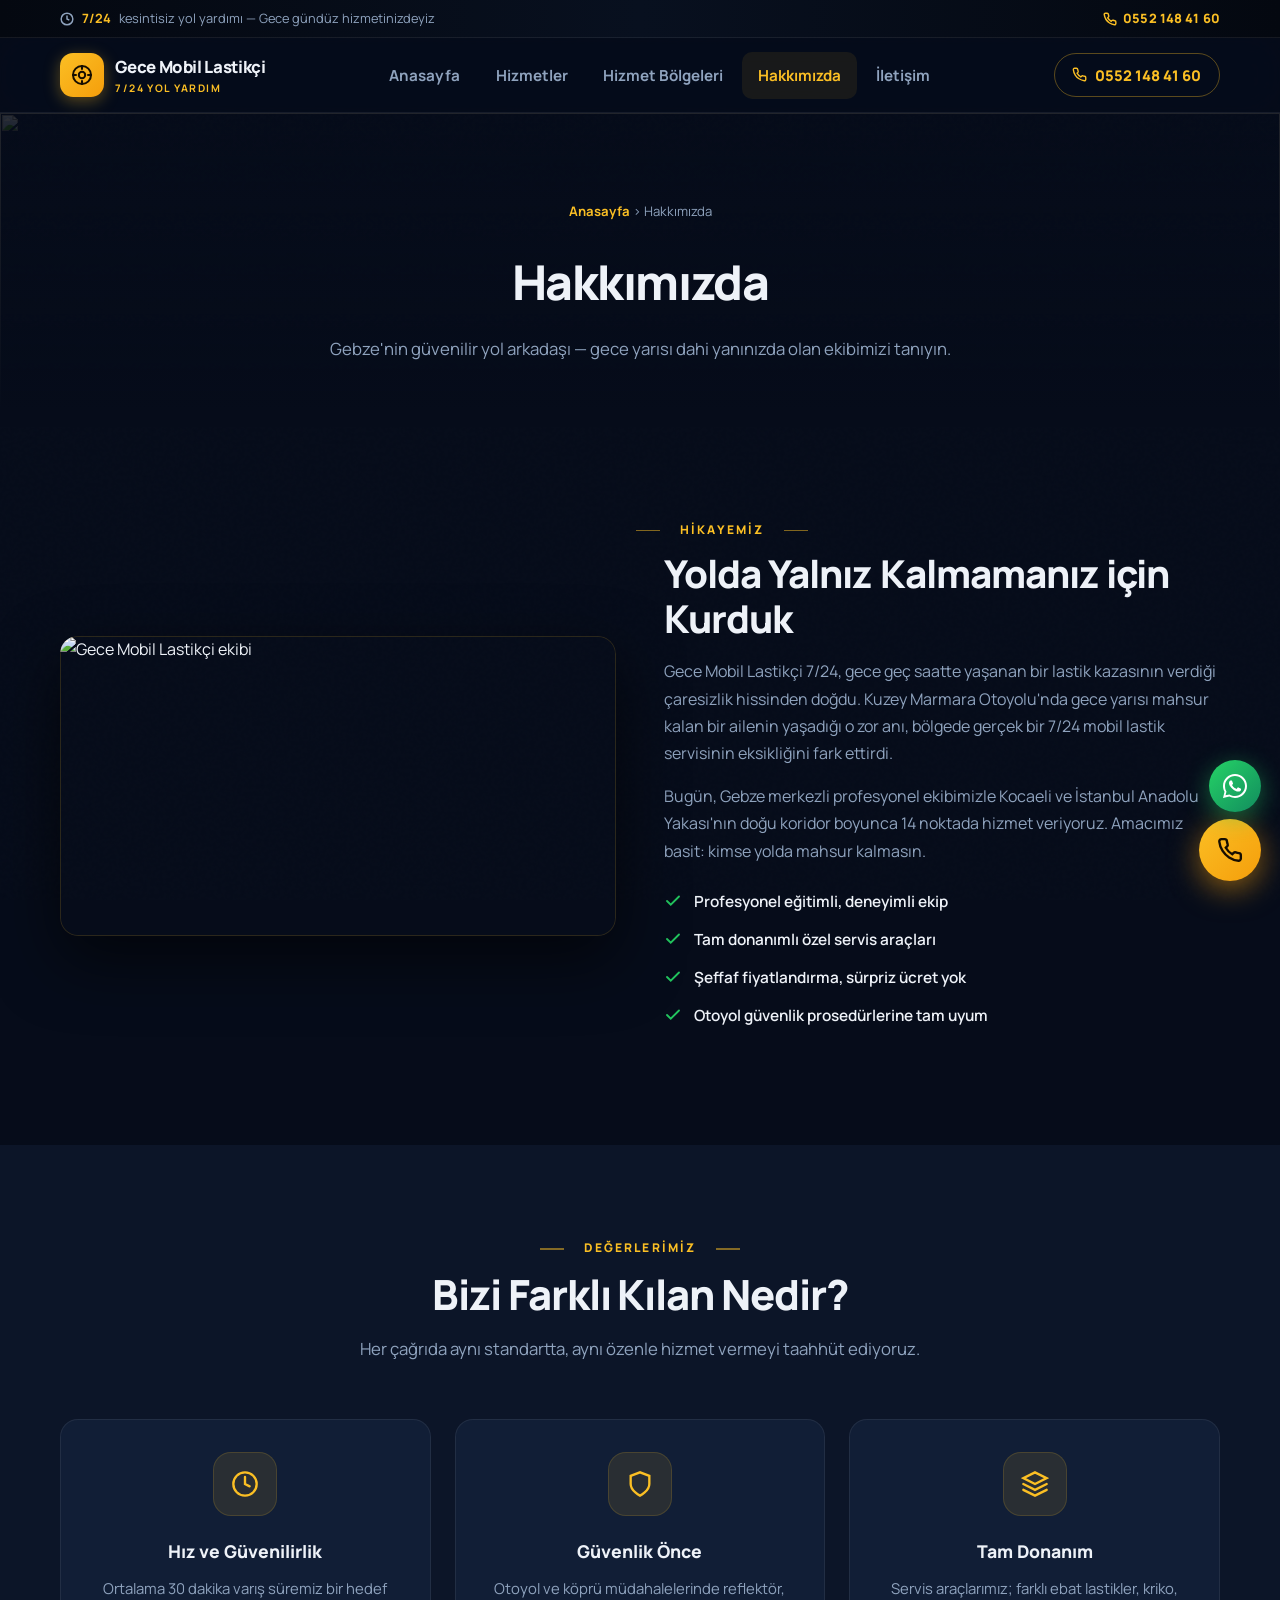
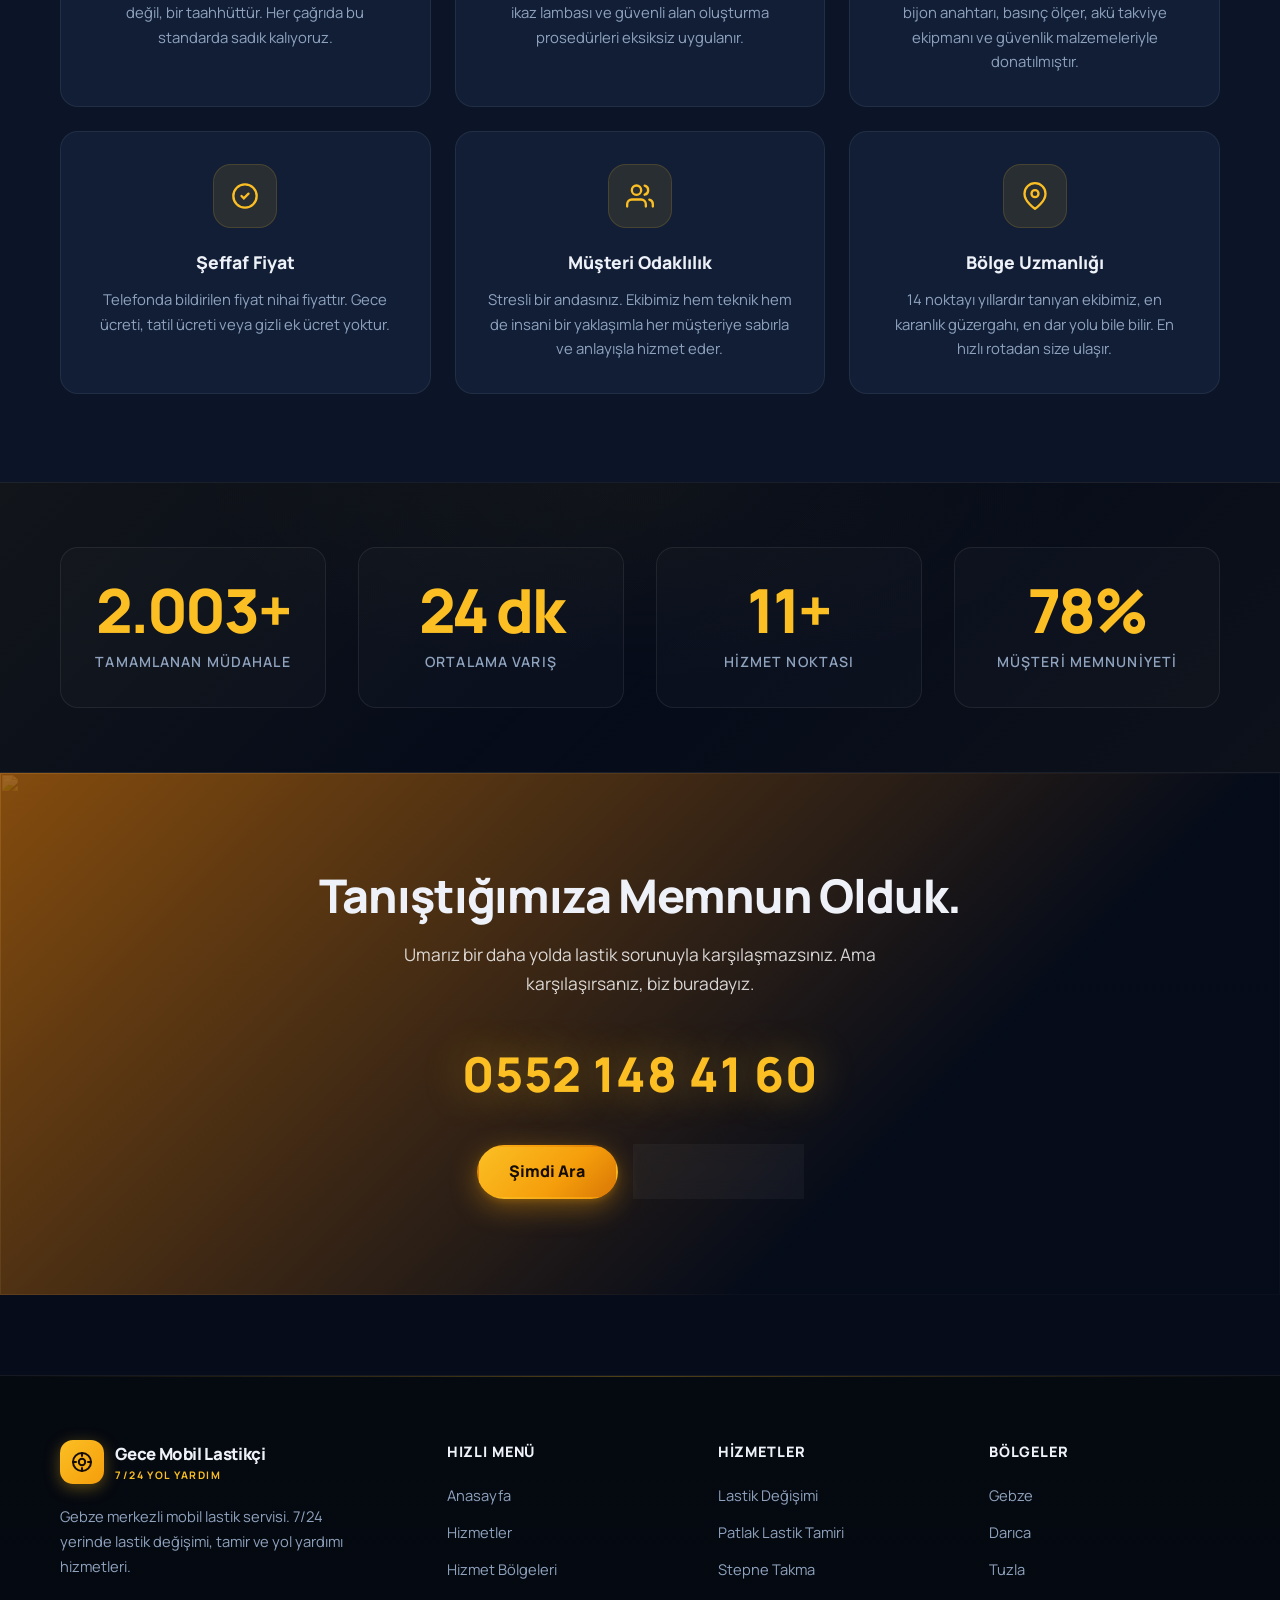
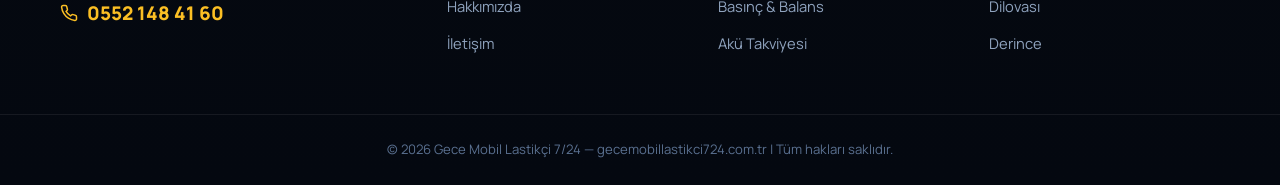
==== commit d73f419e: "feat: clean URLs + .htaccess - Add .htaccess: removes .html extension via mod_rewrite - 301 redirect" ====
--- a/hakkimizda.html
+++ b/hakkimizda.html
@@ -6,7 +6,7 @@
   <title>Hakkımızda | Gece Mobil Lastikçi 7/24 — Gebze Merkezli Yol Yardım</title>
   <meta name="description" content="Gece Mobil Lastikçi 7/24 hakkında bilgi edinin. Gebze merkezli profesyonel mobil lastik ve yol yardım ekibimizi tanıyın. 0552 148 41 60">
   <meta name="robots" content="index, follow">
-  <link rel="canonical" href="https://gecemobillastikci724.com.tr/hakkimizda.html">
+  <link rel="canonical" href="https://gecemobillastikci724.com.tr/hakkimizda">
   <link rel="icon" href="data:image/svg+xml,<svg xmlns='http://www.w3.org/2000/svg' viewBox='0 0 100 100'><circle cx='50' cy='50' r='46' fill='%23f59e0b'/><circle cx='50' cy='50' r='20' fill='%230b1220'/></svg>">
   <link rel="preconnect" href="https://fonts.googleapis.com">
   <link rel="preconnect" href="https://fonts.gstatic.com" crossorigin>
@@ -82,7 +82,7 @@
   <!-- Header -->
   <header class="site-header" id="siteHeader">
     <div class="container navbar">
-      <a href="index.html" class="brand" aria-label="Gece Mobil Lastikçi 7/24 ana sayfa">
+      <a href="/" class="brand" aria-label="Gece Mobil Lastikçi 7/24 ana sayfa">
         <span class="brand-badge" aria-hidden="true">
           <svg width="24" height="24" viewBox="0 0 24 24" fill="none" stroke="currentColor" stroke-width="2" stroke-linecap="round"><circle cx="12" cy="12" r="9"/><circle cx="12" cy="12" r="3.2"/><path d="M12 3v3M12 18v3M3 12h3M18 12h3"/></svg>
         </span>
@@ -90,11 +90,11 @@
       </a>
       <nav aria-label="Ana menü">
         <ul class="nav-links" id="navLinks">
-          <li><a href="index.html">Anasayfa</a></li>
-          <li><a href="hizmetler.html">Hizmetler</a></li>
-          <li><a href="hizmet-bolgeleri.html">Hizmet Bölgeleri</a></li>
-          <li><a href="hakkimizda.html" class="active" aria-current="page">Hakkımızda</a></li>
-          <li><a href="iletisim.html">İletişim</a></li>
+          <li><a href="/">Anasayfa</a></li>
+          <li><a href="/hizmetler">Hizmetler</a></li>
+          <li><a href="/hizmet-bolgeleri">Hizmet Bölgeleri</a></li>
+          <li><a href="/hakkimizda" class="active" aria-current="page">Hakkımızda</a></li>
+          <li><a href="/iletisim">İletişim</a></li>
         </ul>
       </nav>
       <a href="tel:+905521484160" class="nav-cta">
@@ -115,7 +115,7 @@
       </div>
       <div class="container">
         <nav class="breadcrumb" aria-label="Konum">
-          <a href="index.html">Anasayfa</a> &rsaquo; Hakkımızda
+          <a href="/">Anasayfa</a> &rsaquo; Hakkımızda
         </nav>
         <h1>Hakkımızda</h1>
         <p>Gebze'nin güvenilir yol arkadaşı — gece yarısı dahi yanınızda olan ekibimizi tanıyın.</p>
@@ -245,7 +245,7 @@
         <a class="phone-big reveal delay-2" href="tel:+905521484160">0552 148 41 60</a>
         <div class="cta-band-actions reveal delay-3">
           <a href="tel:+905521484160" class="btn btn-primary">Şimdi Ara</a>
-          <a href="iletisim.html" class="btn btn-ghost">İletişime Geç</a>
+          <a href="/iletisim" class="btn btn-ghost">İletişime Geç</a>
         </div>
       </div>
     </section>
@@ -255,7 +255,7 @@
   <footer class="site-footer">
     <div class="container footer-grid">
       <div>
-        <a href="index.html" class="brand" style="margin-bottom:1.2rem;display:inline-flex">
+        <a href="/" class="brand" style="margin-bottom:1.2rem;display:inline-flex">
           <span class="brand-badge" aria-hidden="true">
             <svg width="24" height="24" viewBox="0 0 24 24" fill="none" stroke="currentColor" stroke-width="2" stroke-linecap="round"><circle cx="12" cy="12" r="9"/><circle cx="12" cy="12" r="3.2"/><path d="M12 3v3M12 18v3M3 12h3M18 12h3"/></svg>
           </span>
@@ -270,31 +270,31 @@
       <div>
         <h4>Hızlı Menü</h4>
         <ul>
-          <li><a href="index.html">Anasayfa</a></li>
-          <li><a href="hizmetler.html">Hizmetler</a></li>
-          <li><a href="hizmet-bolgeleri.html">Hizmet Bölgeleri</a></li>
-          <li><a href="hakkimizda.html">Hakkımızda</a></li>
-          <li><a href="iletisim.html">İletişim</a></li>
+          <li><a href="/">Anasayfa</a></li>
+          <li><a href="/hizmetler">Hizmetler</a></li>
+          <li><a href="/hizmet-bolgeleri">Hizmet Bölgeleri</a></li>
+          <li><a href="/hakkimizda">Hakkımızda</a></li>
+          <li><a href="/iletisim">İletişim</a></li>
         </ul>
       </div>
       <div>
         <h4>Hizmetler</h4>
         <ul>
-          <li><a href="hizmetler.html">Lastik Değişimi</a></li>
-          <li><a href="hizmetler.html">Patlak Lastik Tamiri</a></li>
-          <li><a href="hizmetler.html">Stepne Takma</a></li>
-          <li><a href="hizmetler.html">Basınç &amp; Balans</a></li>
-          <li><a href="hizmetler.html">Akü Takviyesi</a></li>
+          <li><a href="/hizmetler">Lastik Değişimi</a></li>
+          <li><a href="/hizmetler">Patlak Lastik Tamiri</a></li>
+          <li><a href="/hizmetler">Stepne Takma</a></li>
+          <li><a href="/hizmetler">Basınç &amp; Balans</a></li>
+          <li><a href="/hizmetler">Akü Takviyesi</a></li>
         </ul>
       </div>
       <div>
         <h4>Bölgeler</h4>
         <ul>
-          <li><a href="hizmet-bolgeleri.html">Gebze</a></li>
-          <li><a href="hizmet-bolgeleri.html">Darıca</a></li>
-          <li><a href="hizmet-bolgeleri.html">Tuzla</a></li>
-          <li><a href="hizmet-bolgeleri.html">Dilovası</a></li>
-          <li><a href="hizmet-bolgeleri.html">Derince</a></li>
+          <li><a href="/hizmet-bolgeleri">Gebze</a></li>
+          <li><a href="/hizmet-bolgeleri">Darıca</a></li>
+          <li><a href="/hizmet-bolgeleri">Tuzla</a></li>
+          <li><a href="/hizmet-bolgeleri">Dilovası</a></li>
+          <li><a href="/hizmet-bolgeleri">Derince</a></li>
         </ul>
       </div>
     </div>
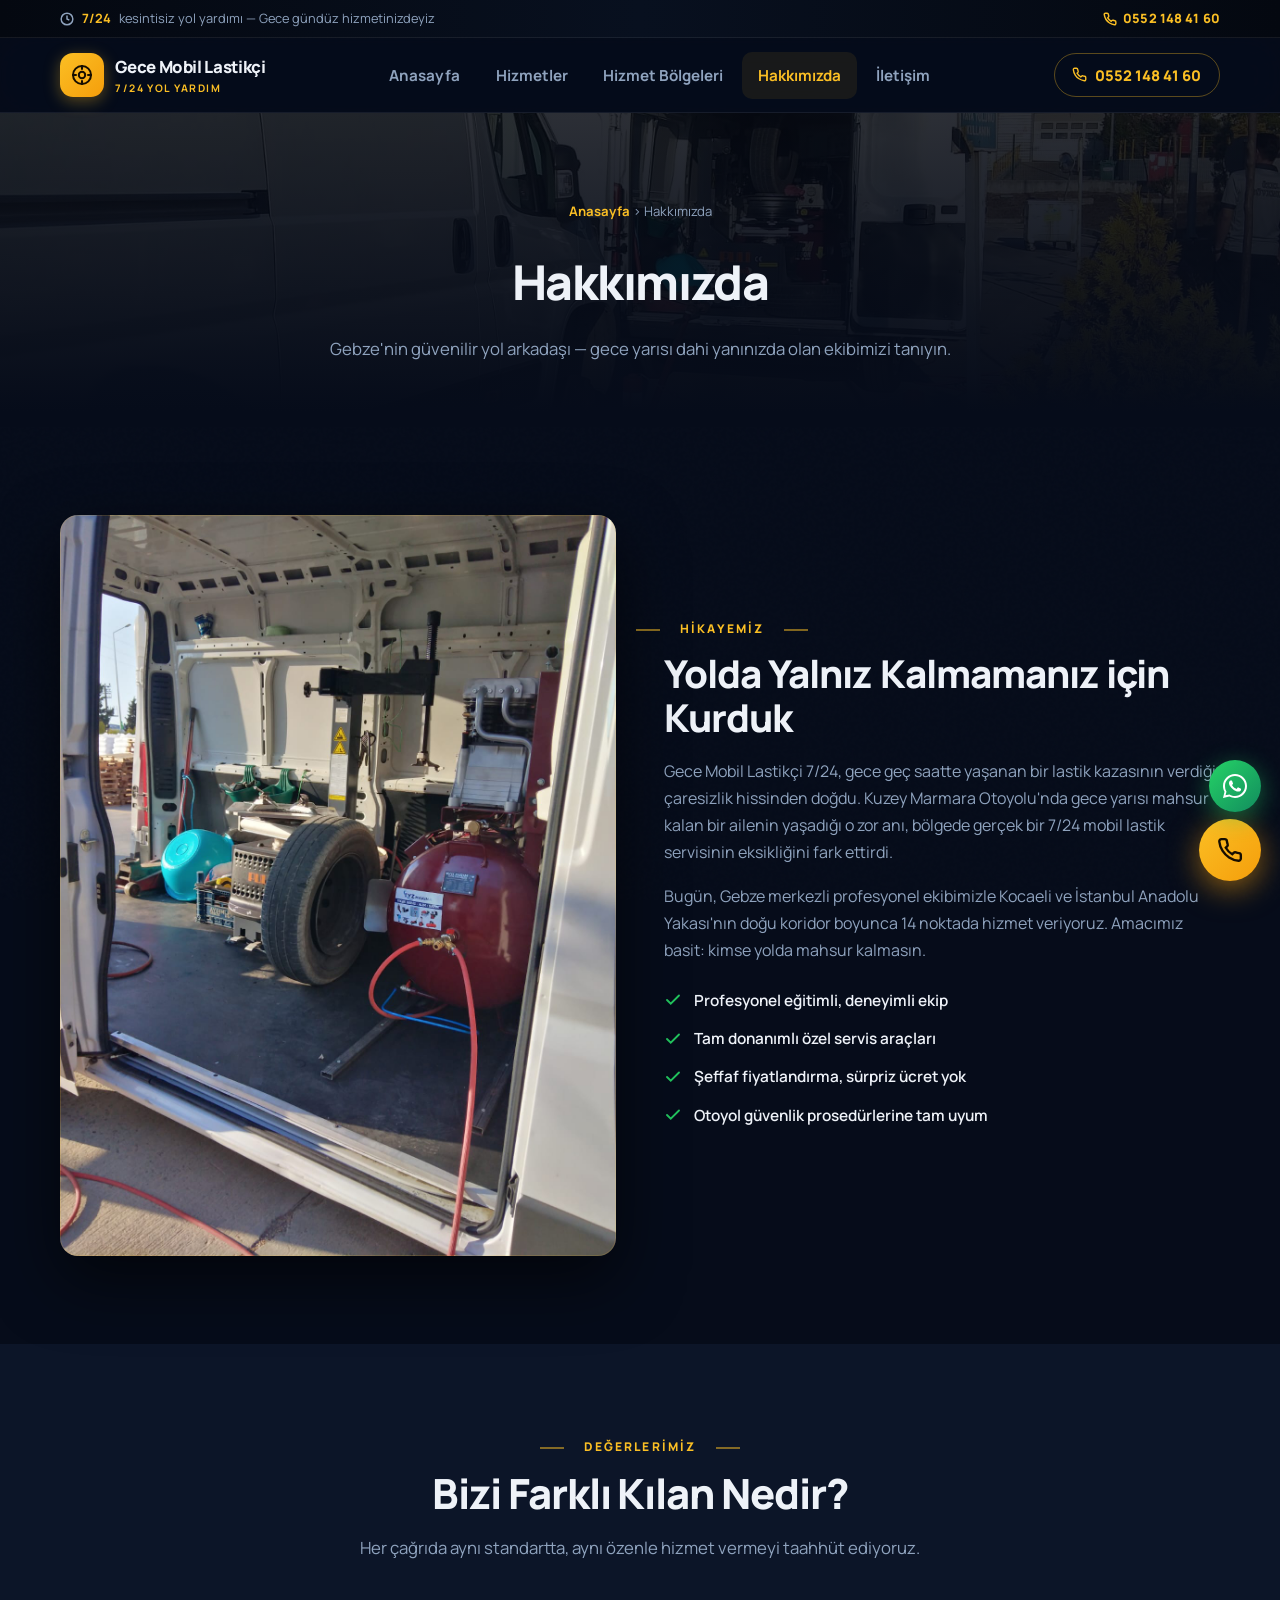
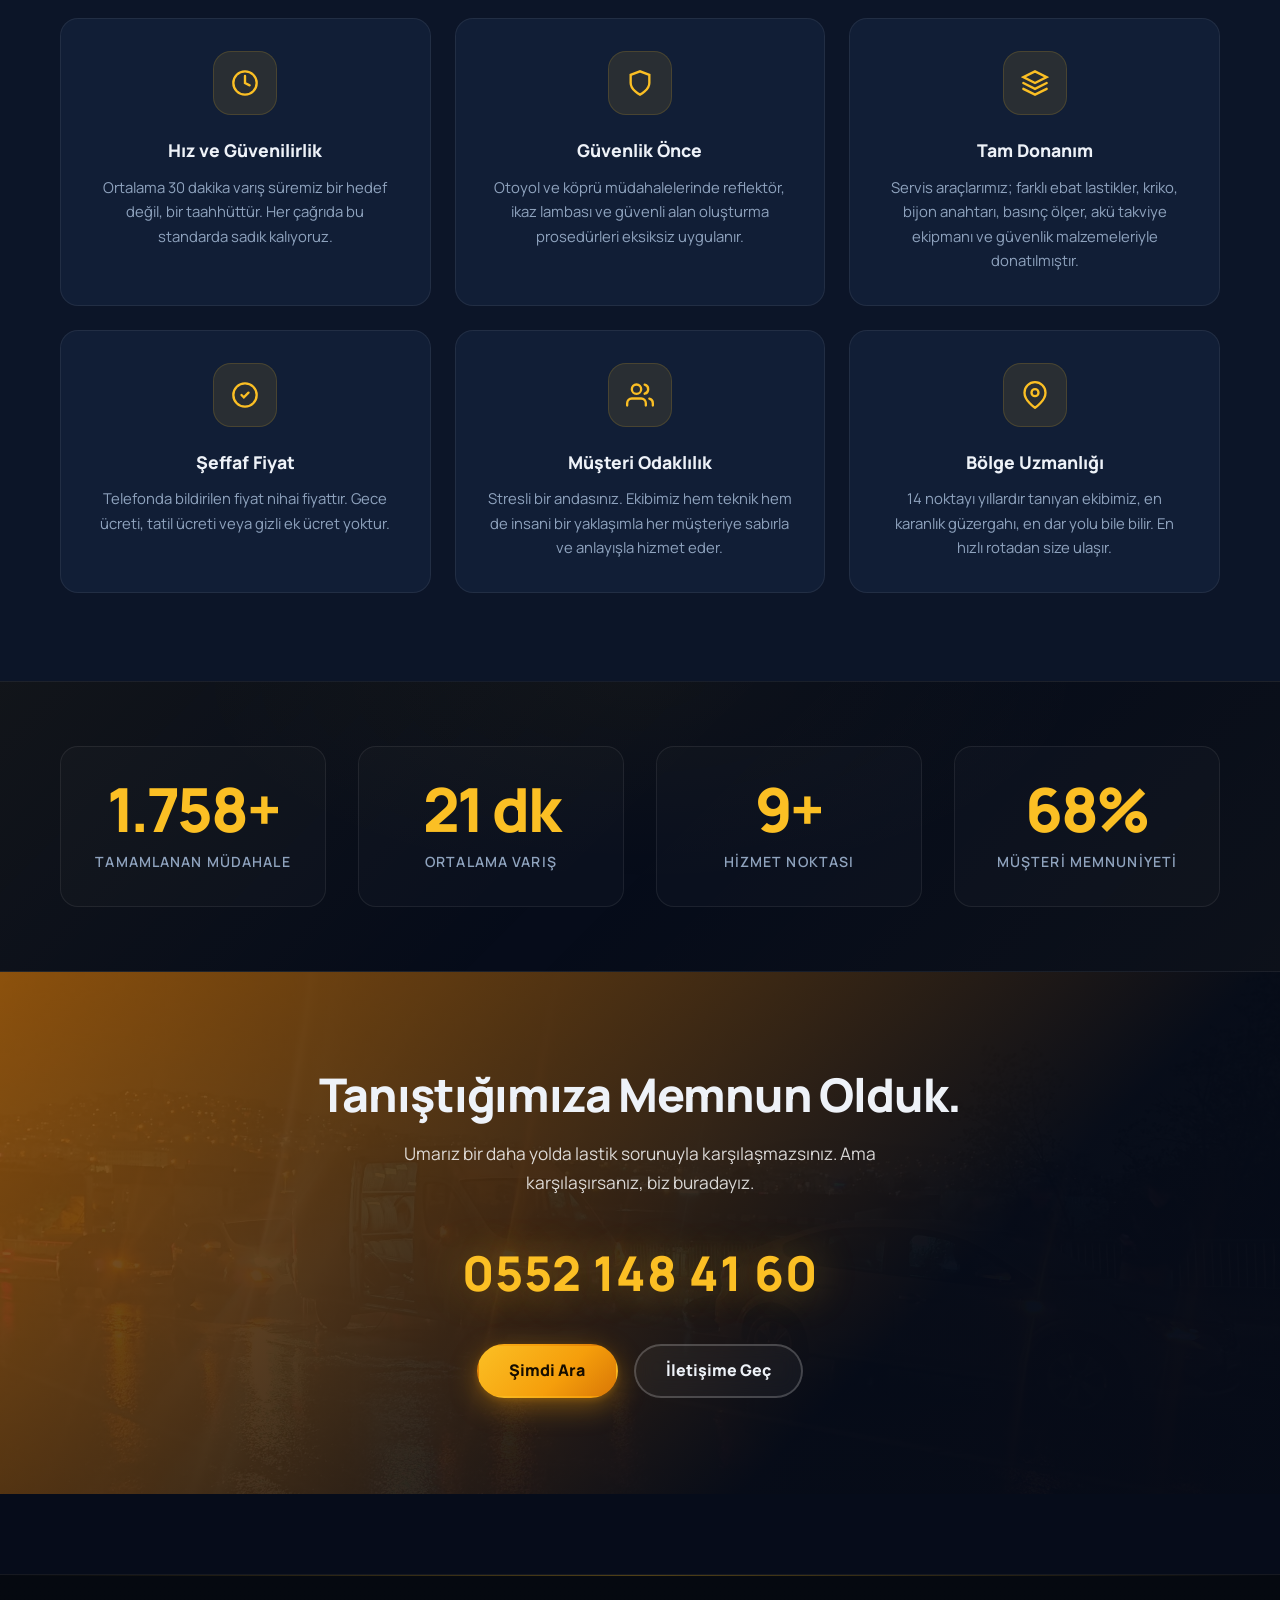
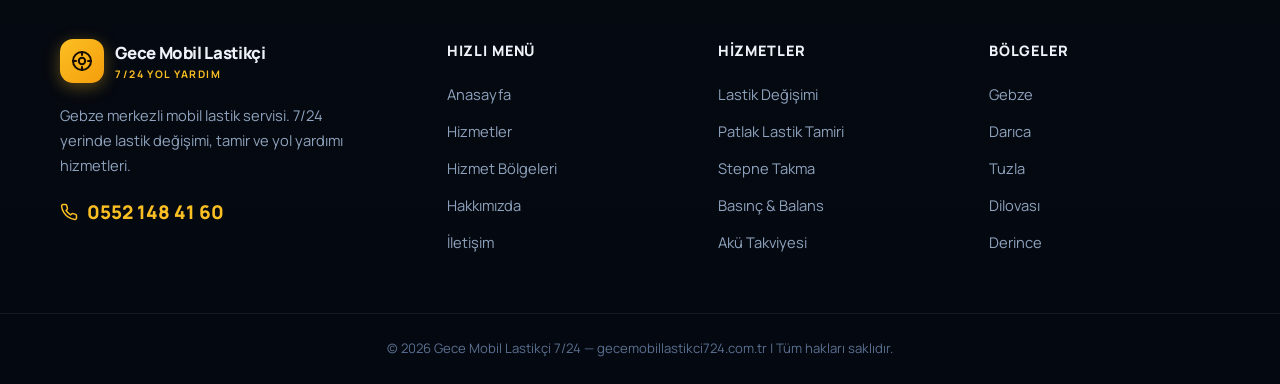
==== commit d00e2edf: "feat: replace all mock images with real customer photos - Rename 21 customer photos with descriptive" ====
--- a/hakkimizda.html
+++ b/hakkimizda.html
@@ -111,7 +111,7 @@
     <!-- Sayfa başlığı -->
     <section class="page-hero">
       <div class="page-hero-bg" aria-hidden="true">
-        <img src="https://images.unsplash.com/photo-1504307651254-35680f356dfd?w=1600&q=80" alt="" loading="eager">
+        <img src="img/servis-araci-acik-kapi.jpg" alt="" loading="eager">
       </div>
       <div class="container">
         <nav class="breadcrumb" aria-label="Konum">
@@ -126,7 +126,7 @@
     <section class="section">
       <div class="container split reveal">
         <div class="split-media">
-          <img src="https://images.unsplash.com/photo-1590362891991-f776e747a588?w=900&q=80" alt="Gece Mobil Lastikçi ekibi" loading="lazy">
+          <img src="img/servis-araci-lastik-stok.jpg" alt="Gece Mobil Lastikçi ekibi" loading="lazy">
         </div>
         <div>
           <span class="eyebrow">Hikayemiz</span>
@@ -237,7 +237,7 @@
     <!-- CTA -->
     <section class="cta-band">
       <div class="cta-band-bg" aria-hidden="true">
-        <img src="https://images.unsplash.com/photo-1477959858617-67f85cf4f1df?w=1600&q=80" alt="" loading="lazy">
+        <img src="img/yagmurlu-gece-kopru-servis.jpg" alt="" loading="lazy">
       </div>
       <div class="container">
         <h2 class="reveal">Tanıştığımıza Memnun Olduk.</h2>
